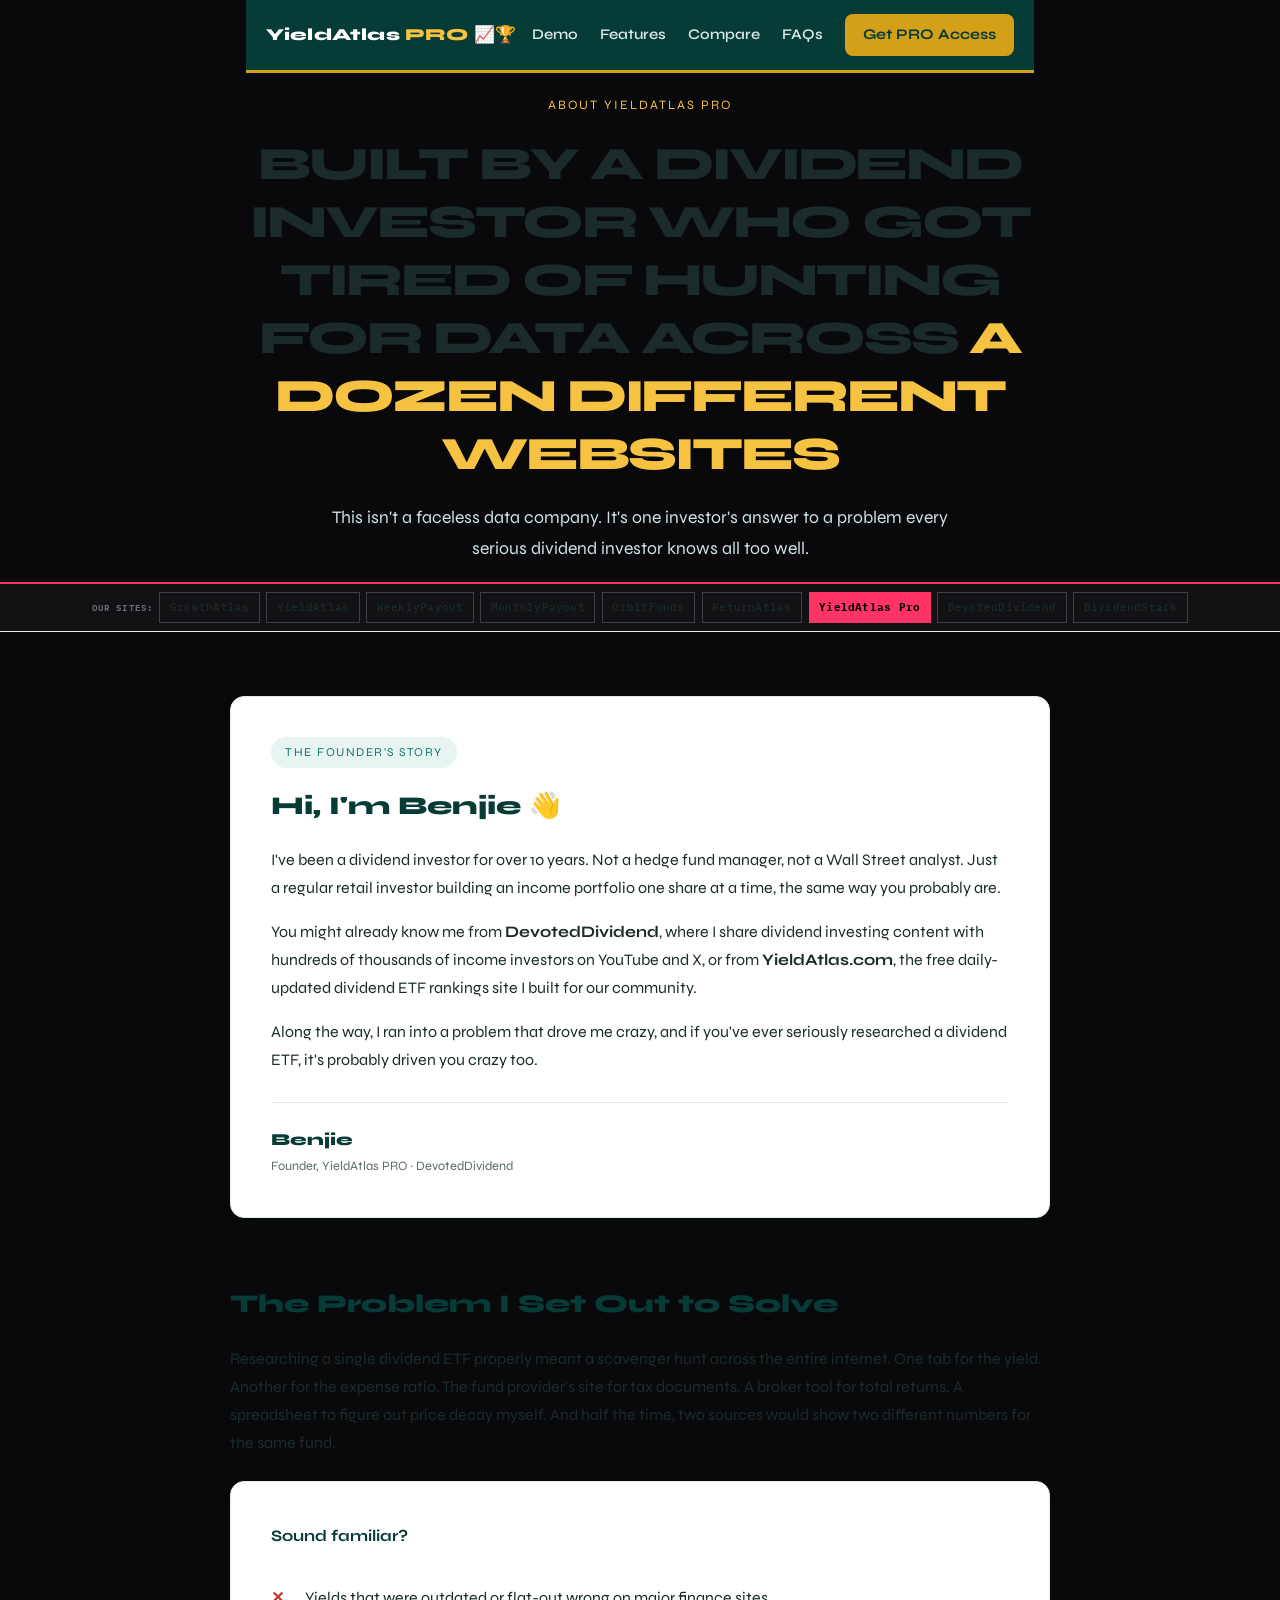
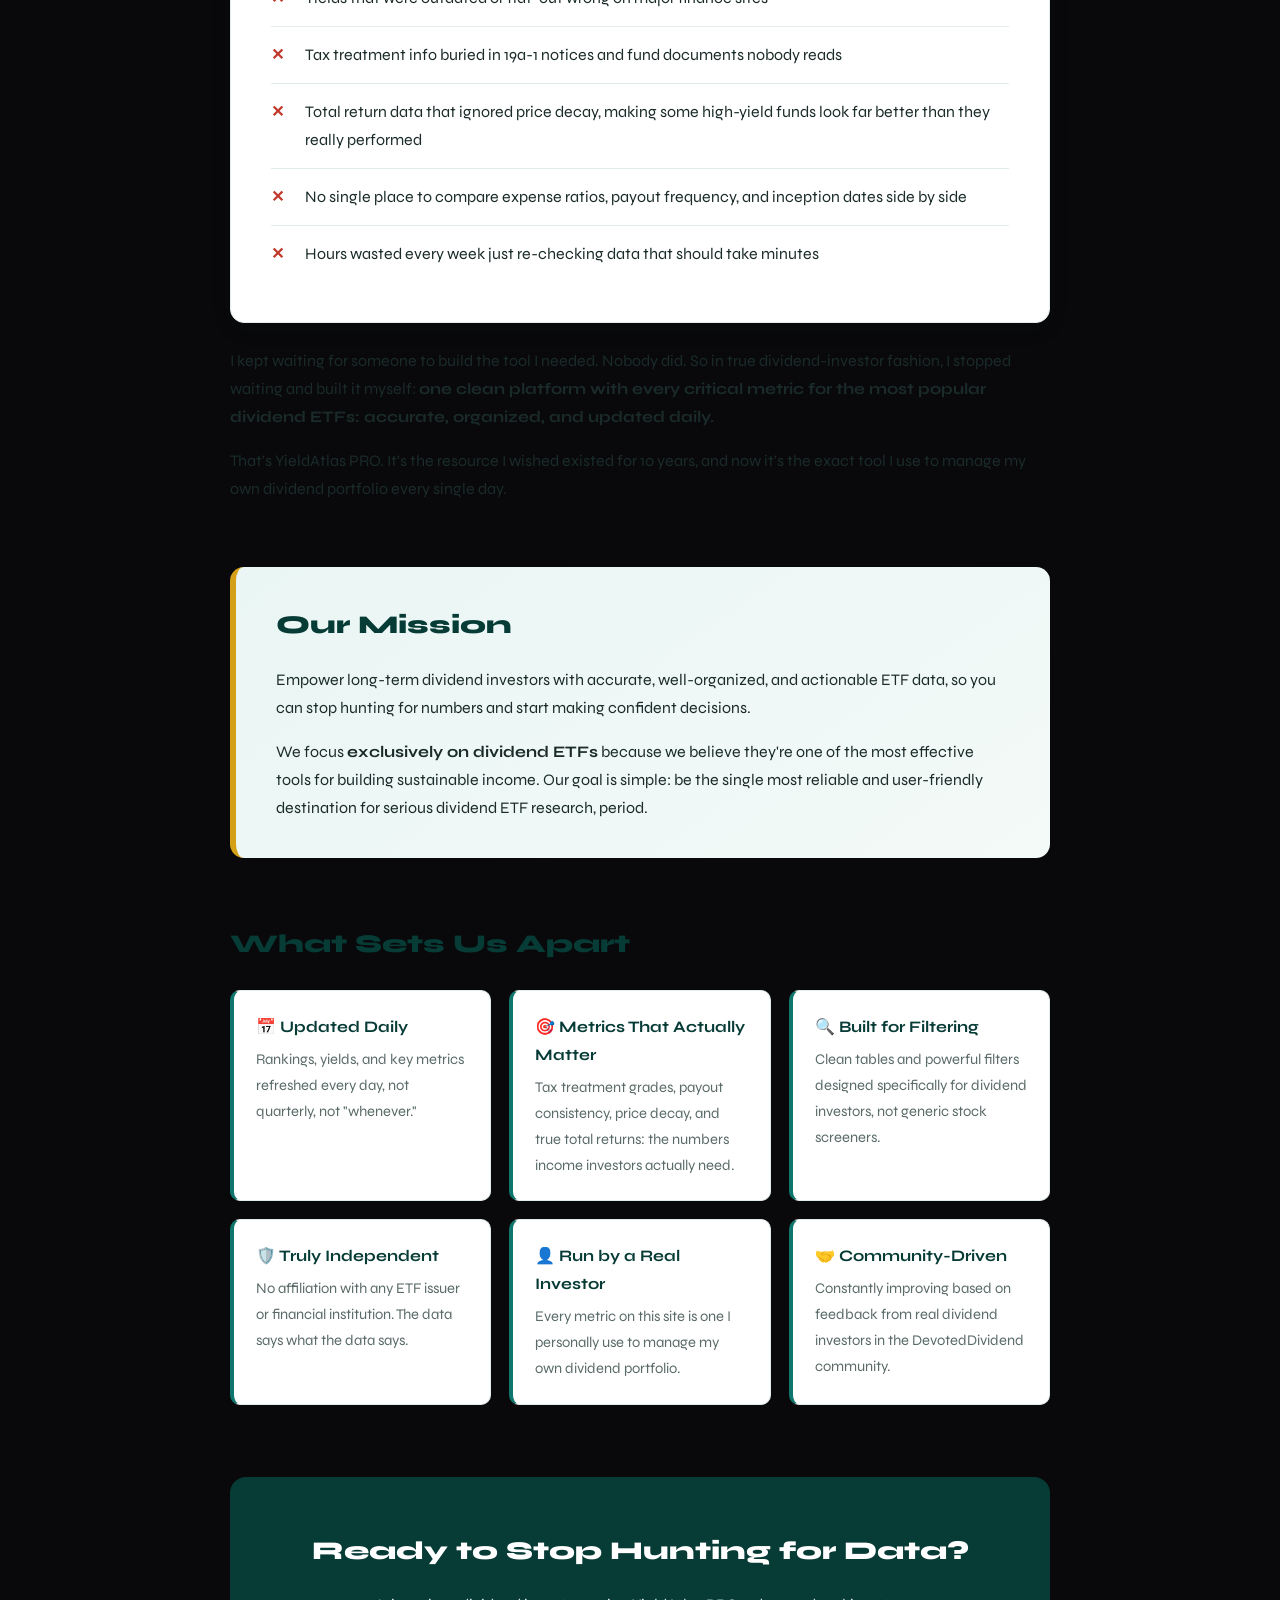
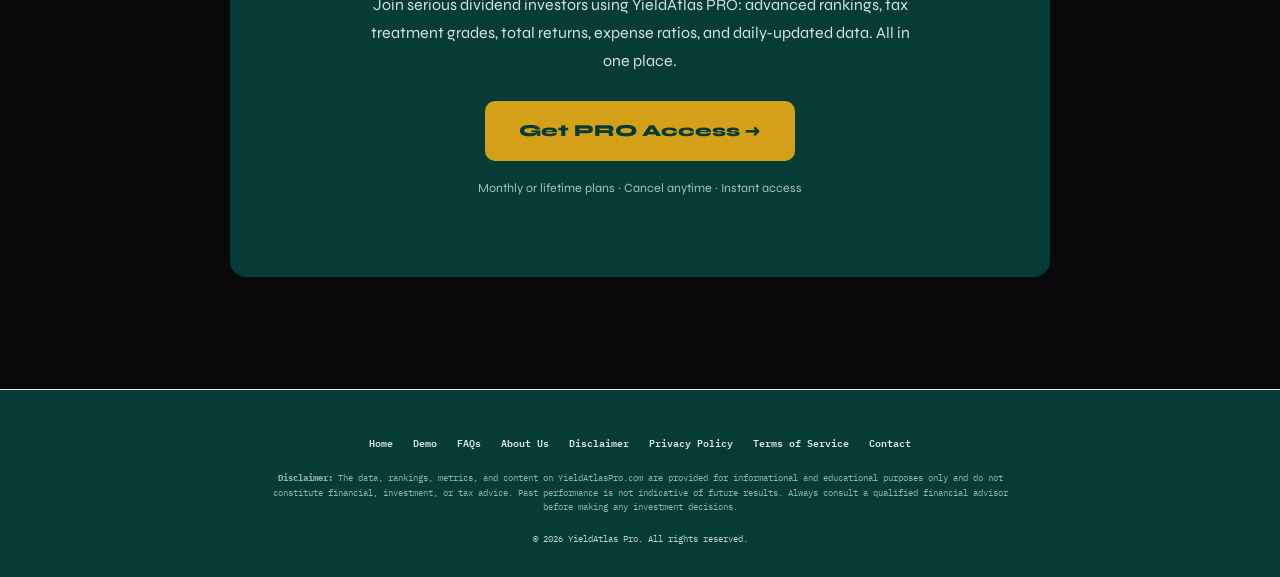
==== about.html @ 688e358f "Apply dark editorial network design system across Pages." ====
<!DOCTYPE html>
<html lang="en">
<head>
    <meta charset="UTF-8">
    <meta name="viewport" content="width=device-width, initial-scale=1.0">
    <title>About Us | The Story Behind YieldAtlas PRO | YieldAtlasPro.com</title>
    <meta name="description" content="Meet the founder of YieldAtlas PRO. A dividend investor of 10+ years who got tired of hunting across a dozen websites for ETF data, so he built the platform he always wished existed.">
    <link rel="canonical" href="https://marvinsmx.github.io/yield-atlas-pro/about.html">

    <!-- Open Graph -->
    <meta property="og:title" content="About Us | The Story Behind YieldAtlas PRO">
    <meta property="og:description" content="Built by a real dividend investor who got tired of scattered, inconsistent ETF data. Here's the story.">
    <meta property="og:url" content="https://marvinsmx.github.io/yield-atlas-pro/about.html">
    <meta property="og:type" content="website">
    <meta property="og:site_name" content="YieldAtlas Pro">

    <!-- TODO: Paste your PRO-site GA4 tag here (same one as index.html) -->

    <link rel="preconnect" href="https://fonts.googleapis.com">
<link rel="preconnect" href="https://fonts.gstatic.com" crossorigin>
<link href="https://fonts.googleapis.com/css2?family=IBM+Plex+Mono:wght@400;500;600;700&family=Syne:wght@400;500;600;700;800&display=swap" rel="stylesheet">
    <style>
/* mrvn ETF Network — shared design system (inline per repo for GitHub Pages) */
:root {
  --ink: #F4F4F5;
  --ink-muted: #A1A1AA;
  --ink-faint: #71717A;
  --paper: #09090B;
  --paper-2: #121214;
  --line: #27272A;
  --line-strong: #3F3F46;
  --header: #000000;
  --header-ink: #FAFAFA;
  --accent: #FF3366;
  --accent-soft: rgba(255, 51, 102, 0.14);
  --accent-hover: #FF668C;
  --danger: #FF4D6A;
  --pos: #FF3366;
  --shell: 94%;
  --shell-max: 1320px;
  --radius: 0;
  --font-sans: "Syne", system-ui, sans-serif;
  --font-display: "Syne", system-ui, sans-serif;
  --font-mono: "IBM Plex Mono", ui-monospace, monospace;
  /* aliases for legacy site CSS */
  --brand: var(--header);
  --brand-dark: #000000;
  --brand-mid: #121214;
  --brand-lite: #1A1A1E;
  --gold: var(--accent);
  --gold2: var(--accent-hover);
  --navy: var(--header);
  --primary: var(--accent);
  --green: var(--accent);
  --purple: var(--accent);
  --purple-bright: var(--accent-hover);
  --purple-deep: var(--header);
  --bg: var(--paper);
  --bg-primary: var(--paper);
  --bg-secondary: var(--paper-2);
  --bg-panel: var(--paper-2);
  --bg-panel-2: #161618;
  --text-primary: var(--ink);
  --text-secondary: var(--ink-muted);
  --text-muted: var(--ink-faint);
}

*, *::before, *::after { box-sizing: border-box; }
html { scroll-behavior: smooth; }
html, body {
  margin: 0;
  padding: 0;
  width: 100%;
  overflow-x: hidden;
}
body {
  font-family: var(--font-sans);
  background: var(--paper);
  color: var(--ink);
  line-height: 1.55;
  min-height: 100vh;
  display: flex;
  flex-direction: column;
  align-items: center;
  -webkit-font-smoothing: antialiased;
}
a { color: var(--accent); }
a:hover { color: var(--accent-hover); }

/* Wordmark header */
.nx-header, header.nx-header, body > header:not(.nx-skip) {
  width: 100%;
  background: var(--header);
  color: var(--header-ink);
  text-align: center;
  padding: 1.35rem 1.25rem 1.1rem;
  border-bottom: 2px solid var(--accent);
  box-shadow: none;
}
.nx-logo, .logo, .logo-text {
  font-family: var(--font-display);
  font-weight: 800;
  font-size: clamp(1.55rem, 4.2vw, 2.35rem);
  letter-spacing: -0.04em;
  text-transform: uppercase;
  color: var(--header-ink);
  line-height: 1.05;
}
.nx-logo span, .logo span { color: var(--accent); }
.nx-tagline, .logo-sub {
  font-family: var(--font-mono);
  font-size: 0.68rem;
  font-weight: 500;
  letter-spacing: 0.16em;
  text-transform: uppercase;
  color: rgba(250, 250, 250, 0.42);
  margin-top: 0.45rem;
}
.logo-link { text-decoration: none; display: inline-block; }
.header-links, .nx-nav {
  display: flex;
  flex-wrap: wrap;
  gap: 0.45rem;
  justify-content: center;
  margin-top: 0.95rem;
}
.header-link, .nx-nav a, .btn-ghost {
  display: inline-flex;
  align-items: center;
  gap: 0.35rem;
  padding: 0.45rem 0.85rem;
  border: 1px solid rgba(255,255,255,0.28);
  border-radius: var(--radius);
  color: var(--header-ink);
  background: transparent;
  font-family: var(--font-mono);
  font-size: 0.72rem;
  font-weight: 600;
  letter-spacing: 0.04em;
  text-transform: uppercase;
  text-decoration: none;
  transition: background .15s, border-color .15s, color .15s;
}
.header-link:hover, .nx-nav a:hover, .btn-ghost:hover {
  background: var(--accent);
  border-color: var(--accent);
  color: #000;
}

/* Network bar */
.site-network-bar {
  width: 100%;
  background: var(--paper-2);
  border-bottom: 1px solid var(--line);
  padding: 0.5rem 0;
}
.site-network-track {
  width: var(--shell);
  max-width: var(--shell-max);
  margin: 0 auto;
  padding: 0 0.25rem;
  display: flex;
  align-items: center;
  gap: 0.4rem;
  overflow-x: auto;
  white-space: nowrap;
  scrollbar-width: none;
}
.site-network-track::-webkit-scrollbar { display: none; }
.site-network-label {
  font-family: var(--font-mono);
  font-size: 0.58rem;
  font-weight: 600;
  letter-spacing: 0.12em;
  text-transform: uppercase;
  color: var(--ink-faint);
  flex-shrink: 0;
}
.site-pill {
  display: inline-flex;
  align-items: center;
  padding: 0.3rem 0.6rem;
  border-radius: var(--radius);
  border: 1px solid var(--line-strong);
  background: transparent;
  color: var(--ink);
  font-family: var(--font-mono);
  font-size: 0.68rem;
  font-weight: 500;
  letter-spacing: 0.02em;
  text-decoration: none;
  flex-shrink: 0;
  transition: background .15s, color .15s, border-color .15s;
}
.site-pill:hover {
  border-color: var(--accent);
  color: var(--accent);
  background: var(--accent-soft);
}
.site-pill.current {
  background: var(--accent);
  border-color: var(--accent);
  color: #000;
  cursor: default;
  font-weight: 700;
}
@media (min-width: 1100px) {
  .site-network-track { justify-content: center; }
}

/* Hero */
.nx-hero, .hero, .main-h1 {
  width: 100%;
  background: var(--paper);
  text-align: center;
  padding: 2.5rem 1.25rem 1.85rem;
  border-bottom: 1px solid var(--line);
}
.nx-hero h1, .hero h1, .main-h1 h1 {
  font-family: var(--font-display);
  font-weight: 800;
  font-size: clamp(1.65rem, 4.2vw, 2.75rem);
  color: var(--ink);
  margin: 0 0 0.7rem;
  letter-spacing: -0.045em;
  text-transform: uppercase;
  line-height: 1.05;
}
.nx-hero h1 span, .hero h1 span { color: var(--accent); }
.nx-support, .hero-desc, .intro-text {
  max-width: 40rem;
  margin: 0 auto 1.25rem;
  color: var(--ink-muted);
  font-family: var(--font-mono);
  font-size: 0.82rem;
  line-height: 1.75;
}
.hero-stats {
  display: inline-flex;
  border: 1px solid var(--line-strong);
  border-radius: var(--radius);
  overflow: hidden;
  background: var(--paper-2);
}
.hero-stat {
  padding: 0.9rem 1.5rem;
  border-right: 1px solid var(--line);
}
.hero-stat:last-child { border-right: none; }
.hero-stat-val {
  font-family: var(--font-display);
  font-size: 1.55rem;
  font-weight: 800;
  color: var(--accent);
  line-height: 1;
  letter-spacing: -0.03em;
}
.hero-stat-lbl {
  font-family: var(--font-mono);
  font-size: 0.62rem;
  font-weight: 600;
  letter-spacing: 0.1em;
  text-transform: uppercase;
  color: var(--ink-faint);
  margin-top: 0.4rem;
}
@media (max-width: 700px) {
  .hero-stats { flex-direction: column; width: min(100%, 220px); }
  .hero-stat { border-right: none; border-bottom: 1px solid var(--line); }
  .hero-stat:last-child { border-bottom: none; }
}

/* Content shell */
.nx-shell, .content, .container, .wrap {
  width: var(--shell);
  max-width: var(--shell-max);
  margin-left: auto;
  margin-right: auto;
}
.section-head {
  text-align: center;
  margin: 1.75rem 0 1rem;
}
.section-head h2 {
  font-family: var(--font-display);
  font-size: 1.4rem;
  font-weight: 800;
  letter-spacing: -0.03em;
  text-transform: uppercase;
  margin: 0 0 0.35rem;
  color: var(--ink);
}
.section-head p {
  color: var(--ink-muted);
  margin: 0;
  font-family: var(--font-mono);
  font-size: 0.8rem;
}
.gold-rule, .nx-rule {
  width: 40px;
  height: 2px;
  background: var(--accent);
  margin: 0.85rem auto 0;
  border: none;
}

/* Filters */
#filters, .filters {
  display: flex;
  flex-wrap: wrap;
  gap: 0.55rem;
  justify-content: center;
  margin: 0.75rem auto 1rem;
  width: 100%;
}
#filters input, #filters select, #searchInput, #searchFilter, #etfSearch,
input[type="text"], select {
  font-family: var(--font-mono);
  border: 1px solid var(--line-strong);
  border-radius: var(--radius);
  padding: 0.55rem 0.75rem;
  background: var(--paper-2);
  color: var(--ink);
}
#filters input:focus, #searchInput:focus, #searchFilter:focus, #etfSearch:focus {
  outline: 1px solid var(--accent);
  outline-offset: 1px;
  border-color: var(--accent);
}
#resetFilters, #resetBtn, .special-btn, button.special-btn {
  font-family: var(--font-mono);
  font-weight: 700;
  font-size: 0.72rem;
  letter-spacing: 0.04em;
  text-transform: uppercase;
  padding: 0.5rem 0.85rem;
  border-radius: var(--radius);
  border: 1px solid var(--line-strong);
  background: var(--paper-2);
  color: var(--ink);
  cursor: pointer;
}
#resetFilters, #resetBtn {
  background: var(--accent);
  color: #000;
  border-color: var(--accent);
}
.special-btn.active, .special-btn:hover {
  background: var(--accent);
  border-color: var(--accent);
  color: #000;
}
#special-views {
  display: flex;
  flex-wrap: wrap;
  gap: 0.5rem;
  justify-content: center;
  margin-bottom: 0.75rem;
}

/* Tables */
#etfTable, table.etf-table, .peer-table, #holdings-table, table {
  width: 100%;
  border-collapse: collapse;
  background: var(--paper-2);
  border: 1px solid var(--line);
  border-radius: var(--radius);
  overflow: hidden;
}
#etfTable th, table th, thead th {
  background: #000 !important;
  color: var(--accent) !important;
  font-family: var(--font-mono);
  font-weight: 700;
  font-size: 0.68rem;
  letter-spacing: 0.08em;
  text-transform: uppercase;
  padding: 0.75rem 0.45rem;
  white-space: nowrap;
  cursor: pointer;
  border-bottom: 2px solid var(--accent);
}
#etfTable td, table td {
  padding: 0.55rem 0.4rem;
  font-family: var(--font-mono);
  font-size: 0.78rem;
  text-align: center;
  border-bottom: 1px solid var(--line);
  color: var(--ink);
}
#etfTable tbody tr:nth-child(even), table tbody tr:nth-child(even) {
  background: #161618;
}
#etfTable tbody tr:hover, table tbody tr:hover {
  background: var(--accent-soft);
}
.symbol, .symbol a {
  font-family: var(--font-mono);
  font-weight: 700;
  color: var(--accent) !important;
  text-decoration: none;
}
.table-meta {
  width: 100%;
  display: flex;
  justify-content: space-between;
  gap: 1rem;
  font-family: var(--font-mono);
  font-size: 0.72rem;
  color: var(--ink-muted);
  margin: 0.35rem 0 0.65rem;
}

/* Footer */
.footer, footer, .nx-footer {
  width: 100%;
  margin-top: auto;
  padding: 2rem 1.25rem 2.5rem;
  text-align: center;
  color: var(--ink-muted);
  font-family: var(--font-mono);
  font-size: 0.72rem;
  border-top: 1px solid var(--line);
  background: var(--paper-2);
}
.footer a, footer a {
  color: var(--accent);
  font-weight: 600;
  text-decoration: none;
}
.back-to-top {
  display: inline-block;
  margin-top: 0.85rem;
  padding: 0.45rem 1rem;
  background: transparent;
  color: var(--accent) !important;
  border-radius: var(--radius);
  font-family: var(--font-mono);
  font-weight: 700;
  font-size: 0.72rem;
  letter-spacing: 0.06em;
  text-transform: uppercase;
  text-decoration: none;
  border: 1px solid var(--accent);
  cursor: pointer;
}
.back-to-top:hover {
  background: var(--accent);
  color: #000 !important;
}

/* Misc chrome */
.watchlist-btn, .header-pro-btn {
  background: var(--accent) !important;
  color: #000 !important;
  border: none !important;
  border-radius: var(--radius) !important;
  font-family: var(--font-mono) !important;
  font-weight: 700 !important;
  letter-spacing: 0.04em !important;
  text-transform: uppercase !important;
  box-shadow: none !important;
}
.banner-img {
  max-width: 280px;
  width: 70%;
  height: auto;
  display: block;
  margin: 0 auto;
  filter: none;
}
.disclaimer-bar {
  width: 100%;
  background: var(--accent-soft);
  border-bottom: 1px solid var(--line);
  color: var(--ink-muted);
  font-family: var(--font-mono);
  font-size: 0.72rem;
  text-align: center;
  padding: 0.55rem 1rem;
}
.disclaimer-bar strong { color: var(--accent); }

/* Kill competitor / AI cliché leftovers when present */
.stars, .orb, body::before { display: none !important; }

/* === end mrvn network design system === */

        :root {
            --emerald: #0F766E;
            --emerald-dark: #0B5952;
            --emerald-deep: #073B36;
            --gold: #D4A017;
            --gold-light: #F5C242;
            --ink: #1A2B29;
            --muted: #5A6B69;
            --bg: #F6F9F8;
            --card: #FFFFFF;
            --line: #E2ECEA;
        }

        * { margin: 0; padding: 0; box-sizing: border-box; }

        body {
            font-family: 'Syne', Arial, sans-serif;
            background: var(--bg);
            color: var(--ink);
            line-height: 1.75;
        }

        a { color: var(--emerald); }

        /* ============ NAV ============ */
        .nav {
            position: sticky;
            top: 0;
            z-index: 100;
            background: var(--emerald-deep);
            border-bottom: 3px solid var(--gold);
        }
        .nav-inner {
            max-width: 1080px;
            margin: 0 auto;
            padding: 14px 20px;
            display: flex;
            align-items: center;
            justify-content: space-between;
            gap: 16px;
            flex-wrap: wrap;
        }
        .brand {
            font-weight: 800;
            font-size: 1.05em;
            color: #fff;
            text-decoration: none;
            letter-spacing: 0.2px;
            white-space: nowrap;
        }
        .brand span { color: var(--gold-light); }
        .nav-links {
            display: flex;
            align-items: center;
            gap: 22px;
            flex-wrap: wrap;
        }
        .nav-links a {
            color: #D8E8E6;
            text-decoration: none;
            font-size: 0.92em;
            font-weight: 600;
            transition: color 0.15s;
        }
        .nav-links a:hover { color: var(--gold-light); }
        .nav-cta {
            background: var(--gold);
            color: var(--emerald-deep) !important;
            padding: 8px 18px;
            border-radius: 8px;
            font-weight: 700 !important;
        }
        .nav-cta:hover { background: var(--gold-light); color: var(--emerald-deep) !important; }

        /* ============ HERO ============ */
        .hero {
            background: linear-gradient(160deg, var(--emerald-deep) 0%, var(--emerald-dark) 60%, var(--emerald) 100%);
            color: #fff;
            text-align: center;
            padding: 72px 20px 84px;
        }
        .hero .eyebrow {
            font-family: 'Syne', monospace;
            font-size: 0.8em;
            letter-spacing: 2px;
            text-transform: uppercase;
            color: var(--gold-light);
            margin-bottom: 18px;
        }
        .hero h1 {
            font-size: clamp(1.9em, 4.5vw, 2.9em);
            font-weight: 800;
            line-height: 1.25;
            max-width: 780px;
            margin: 0 auto 20px;
        }
        .hero h1 em {
            font-style: normal;
            color: var(--gold-light);
        }
        .hero p {
            max-width: 640px;
            margin: 0 auto;
            color: #CFE3E0;
            font-size: 1.1em;
        }

        /* ============ LAYOUT ============ */
        .wrap {
            max-width: 860px;
            margin: 0 auto;
            padding: 0 20px;
        }
        section { margin: 64px 0; }
        h2 {
            font-size: 1.6em;
            font-weight: 800;
            color: var(--emerald-deep);
            margin-bottom: 18px;
        }
        p + p { margin-top: 16px; }

        .card {
            background: var(--card);
            border: 1px solid var(--line);
            border-radius: 14px;
            padding: 40px;
            box-shadow: 0 6px 24px rgba(7, 59, 54, 0.06);
        }

        /* Founder story */
        .founder-tag {
            display: inline-block;
            font-family: 'Syne', monospace;
            font-size: 0.75em;
            letter-spacing: 1.5px;
            text-transform: uppercase;
            color: var(--emerald);
            background: #E7F4F2;
            border-radius: 999px;
            padding: 5px 14px;
            margin-bottom: 16px;
        }
        .signature {
            margin-top: 28px;
            padding-top: 22px;
            border-top: 1px solid var(--line);
        }
        .signature .name {
            font-weight: 800;
            color: var(--emerald-deep);
            font-size: 1.05em;
        }
        .signature .role {
            font-family: 'Syne', monospace;
            font-size: 0.8em;
            color: var(--muted);
        }

        /* Problem list */
        .pain-list {
            list-style: none;
            margin-top: 20px;
        }
        .pain-list li {
            padding: 14px 0 14px 34px;
            position: relative;
            border-bottom: 1px solid var(--line);
        }
        .pain-list li:last-child { border-bottom: none; }
        .pain-list li::before {
            content: "✕";
            position: absolute;
            left: 0;
            color: #C0392B;
            font-weight: 700;
        }

        /* What sets us apart */
        .feature-grid {
            display: grid;
            grid-template-columns: repeat(auto-fit, minmax(240px, 1fr));
            gap: 18px;
            margin-top: 24px;
        }
        .feature {
            background: var(--card);
            border: 1px solid var(--line);
            border-left: 4px solid var(--emerald);
            border-radius: 10px;
            padding: 22px;
        }
        .feature h3 {
            font-size: 1em;
            font-weight: 700;
            color: var(--emerald-deep);
            margin-bottom: 6px;
        }
        .feature p { font-size: 0.92em; color: var(--muted); }

        /* Mission */
        .mission {
            background: linear-gradient(145deg, #EAF6F4, #F3FAF8);
            border-left: 6px solid var(--gold);
            border-radius: 14px;
            padding: 36px 40px;
        }

        /* CTA band */
        .cta-band {
            background: var(--emerald-deep);
            border-radius: 16px;
            color: #fff;
            text-align: center;
            padding: 52px 30px;
            margin: 72px 0;
        }
        .cta-band h2 { color: #fff; }
        .cta-band p { color: #CFE3E0; max-width: 560px; margin: 0 auto 26px; }
        .btn-gold {
            display: inline-block;
            background: var(--gold);
            color: var(--emerald-deep);
            font-weight: 800;
            text-decoration: none;
            padding: 15px 34px;
            border-radius: 10px;
            font-size: 1.05em;
            transition: transform 0.12s, background 0.15s;
        }
        .btn-gold:hover { background: var(--gold-light); transform: translateY(-2px); }
        .cta-sub {
            font-family: 'Syne', monospace;
            font-size: 0.78em !important;
            margin-top: 16px !important;
            color: #9FC4C0 !important;
        }

        /* ============ FOOTER ============ */
        footer {
            background: var(--emerald-deep);
            color: #B9D2CF;
            padding: 44px 20px 30px;
            margin-top: 40px;
        }
        .footer-inner {
            max-width: 1080px;
            margin: 0 auto;
            text-align: center;
        }
        .footer-links {
            display: flex;
            justify-content: center;
            flex-wrap: wrap;
            gap: 8px 20px;
            margin-bottom: 20px;
        }
        .footer-links a {
            color: #D8E8E6;
            text-decoration: none;
            font-size: 0.88em;
        }
        .footer-links a:hover { color: var(--gold-light); }
        .footer-disclaimer {
            font-size: 0.78em;
            line-height: 1.6;
            max-width: 760px;
            margin: 0 auto 16px;
            color: #8FB3AF;
        }
        .copyright { font-size: 0.82em; }

        @media (max-width: 600px) {
            .card, .mission { padding: 26px 22px; }
            .nav-links { gap: 14px; }
        }
    

/* Force dark network chrome */
body {
  background: var(--paper) !important;
  color: var(--ink) !important;
}
header, .nx-header {
  background: var(--header) !important;
  color: var(--header-ink) !important;
  border-bottom: 2px solid #FF3366 !important;
}
.hero, .nx-hero, main > .hero, section.hero {
  background: var(--paper) !important;
  color: var(--ink) !important;
}
.hero h1, .nx-hero h1, section.hero h1 {
  color: var(--ink) !important;
  font-family: var(--font-display) !important;
  text-transform: uppercase !important;
  letter-spacing: -0.045em !important;
}
.hero-desc, .nx-support, .intro-text { color: var(--ink-muted) !important; }
#etfTable th, table th, thead th {
  background: #000 !important;
  color: #FF3366 !important;
}

</style>
</head>
<body>

    <!-- ============ NAVIGATION ============ -->
    <nav class="nav">
        <div class="nav-inner">
            <a class="brand" href="https://marvinsmx.github.io/yield-atlas-pro/">YieldAtlas <span>PRO</span> 📈🏆</a>
            <div class="nav-links">
                <a href="https://marvinsmx.github.io/yield-atlas-pro/video-demo">Demo</a>
                <a href="https://marvinsmx.github.io/yield-atlas-pro/#features">Features</a>
                <a href="https://marvinsmx.github.io/yield-atlas-pro/#comparison">Compare</a>
                <a href="https://marvinsmx.github.io/yield-atlas-pro/faq.html">FAQs</a>
                <a class="nav-cta" href="https://marvinsmx.github.io/yield-atlas-pro/#pricing">Get PRO Access</a>
            </div>
        </div>
    </nav>

    <!-- ============ HERO ============ -->
    <header class="hero">
        <div class="eyebrow">About YieldAtlas PRO</div>
        <h1>Built by a dividend investor who got tired of hunting for data across <em>a dozen different websites</em></h1>
        <p>This isn't a faceless data company. It's one investor's answer to a problem every serious dividend investor knows all too well.</p>
    </header>

  <div class="site-network-bar">
    <div class="site-network-track">
      <span class="site-network-label">Our Sites:</span>
      <a href="https://marvinsmx.github.io/growth-atlas/" class="site-pill" title="Growth ETF rankings">GrowthAtlas</a>
      <a href="https://marvinsmx.github.io/yield-atlas/" class="site-pill" title="Dividend ETF rankings">YieldAtlas</a>
      <a href="https://marvinsmx.github.io/weekly-payout/" class="site-pill" title="Weekly paying dividend ETFs">WeeklyPayout</a>
      <a href="https://marvinsmx.github.io/monthly-payout/" class="site-pill" title="Monthly paying dividend ETFs">MonthlyPayout</a>
      <a href="https://marvinsmx.github.io/orbit-funds/" class="site-pill" title="Space & aerospace ETFs">OrbitFunds</a>
      <a href="https://marvinsmx.github.io/return-atlas/" class="site-pill" title="ETF total returns">ReturnAtlas</a>
      <a href="https://marvinsmx.github.io/yield-atlas-pro/" class="site-pill current" title="Premium dividend tools">YieldAtlas Pro</a>
      <a href="https://marvinsmx.github.io/devoted-dividend/" class="site-pill" title="Dividend portfolio tracker">DevotedDividend</a>
      <a href="https://dividendstack.com/" class="site-pill" title="Dividend tools directory">DividendStack</a>
    </div>
  </div>

    <main class="wrap">

        <!-- ============ FOUNDER STORY ============ -->
        <section>
            <div class="card">
                <span class="founder-tag">The Founder's Story</span>
                <h2>Hi, I'm Benjie 👋</h2>
                <p>
                    I've been a dividend investor for over 10 years. Not a hedge fund manager, not a Wall Street analyst. Just a regular
                    retail investor building an income portfolio one share at a time, the same way you probably are.
                </p>
                <p>
                    You might already know me from <strong>DevotedDividend</strong>, where I share dividend investing content with
                    hundreds of thousands of income investors on YouTube and X, or from <strong>YieldAtlas.com</strong>,
                    the free daily-updated dividend ETF rankings site I built for our community.
                </p>
                <p>
                    Along the way, I ran into a problem that drove me crazy, and if you've ever seriously researched a dividend ETF,
                    it's probably driven you crazy too.
                </p>
                <div class="signature">
                    <div class="name">Benjie</div>
                    <div class="role">Founder, YieldAtlas PRO · DevotedDividend</div>
                </div>
            </div>
        </section>

        <!-- ============ THE PROBLEM ============ -->
        <section>
            <h2>The Problem I Set Out to Solve</h2>
            <p>
                Researching a single dividend ETF properly meant a scavenger hunt across the entire internet.
                One tab for the yield. Another for the expense ratio. The fund provider's site for tax documents.
                A broker tool for total returns. A spreadsheet to figure out price decay myself. And half the time,
                two sources would show two different numbers for the same fund.
            </p>
            <div class="card" style="margin-top: 24px;">
                <p style="font-weight: 700; color: var(--emerald-deep);">Sound familiar?</p>
                <ul class="pain-list">
                    <li>Yields that were outdated or flat-out wrong on major finance sites</li>
                    <li>Tax treatment info buried in 19a-1 notices and fund documents nobody reads</li>
                    <li>Total return data that ignored price decay, making some high-yield funds look far better than they really performed</li>
                    <li>No single place to compare expense ratios, payout frequency, and inception dates side by side</li>
                    <li>Hours wasted every week just re-checking data that should take minutes</li>
                </ul>
            </div>
            <p style="margin-top: 24px;">
                I kept waiting for someone to build the tool I needed. Nobody did. So in true dividend-investor
                fashion, I stopped waiting and built it myself: <strong>one clean platform with every critical metric
                for the most popular dividend ETFs: accurate, organized, and updated daily.</strong>
            </p>
            <p>
                That's YieldAtlas PRO. It's the resource I wished existed for 10 years, and now it's the
                exact tool I use to manage my own dividend portfolio every single day.
            </p>
        </section>

        <!-- ============ MISSION ============ -->
        <section>
            <div class="mission">
                <h2>Our Mission</h2>
                <p>
                    Empower long-term dividend investors with accurate, well-organized, and actionable ETF data,
                    so you can stop hunting for numbers and start making confident decisions.
                </p>
                <p>
                    We focus <strong>exclusively on dividend ETFs</strong> because we believe they're one of the most
                    effective tools for building sustainable income. Our goal is simple: be the single most reliable
                    and user-friendly destination for serious dividend ETF research, period.
                </p>
            </div>
        </section>

        <!-- ============ WHAT SETS US APART ============ -->
        <section>
            <h2>What Sets Us Apart</h2>
            <div class="feature-grid">
                <div class="feature">
                    <h3>📅 Updated Daily</h3>
                    <p>Rankings, yields, and key metrics refreshed every day, not quarterly, not "whenever."</p>
                </div>
                <div class="feature">
                    <h3>🎯 Metrics That Actually Matter</h3>
                    <p>Tax treatment grades, payout consistency, price decay, and true total returns: the numbers income investors actually need.</p>
                </div>
                <div class="feature">
                    <h3>🔍 Built for Filtering</h3>
                    <p>Clean tables and powerful filters designed specifically for dividend investors, not generic stock screeners.</p>
                </div>
                <div class="feature">
                    <h3>🛡️ Truly Independent</h3>
                    <p>No affiliation with any ETF issuer or financial institution. The data says what the data says.</p>
                </div>
                <div class="feature">
                    <h3>👤 Run by a Real Investor</h3>
                    <p>Every metric on this site is one I personally use to manage my own dividend portfolio.</p>
                </div>
                <div class="feature">
                    <h3>🤝 Community-Driven</h3>
                    <p>Constantly improving based on feedback from real dividend investors in the DevotedDividend community.</p>
                </div>
            </div>
        </section>

        <!-- ============ CTA ============ -->
        <div class="cta-band">
            <h2>Ready to Stop Hunting for Data?</h2>
            <p>
                Join serious dividend investors using YieldAtlas PRO: advanced rankings, tax treatment grades,
                total returns, expense ratios, and daily-updated data. All in one place.
            </p>
            <a class="btn-gold" href="https://marvinsmx.github.io/yield-atlas-pro/#pricing">Get PRO Access →</a>
            <p class="cta-sub">Monthly or lifetime plans · Cancel anytime · Instant access</p>
        </div>

    </main>

    <!-- ============ FOOTER ============ -->
    <footer>
        <div class="footer-inner">
            <div class="footer-links">
                <a href="https://marvinsmx.github.io/yield-atlas-pro/">Home</a>
                <a href="https://marvinsmx.github.io/yield-atlas-pro/video-demo">Demo</a>
                <a href="https://marvinsmx.github.io/yield-atlas-pro/faq.html">FAQs</a>
                <a href="https://marvinsmx.github.io/yield-atlas-pro/about.html">About Us</a>
                <a href="https://marvinsmx.github.io/yield-atlas-pro/disclaimer.html">Disclaimer</a>
                <a href="https://marvinsmx.github.io/yield-atlas-pro/privacy.html">Privacy Policy</a>
                <a href="https://marvinsmx.github.io/yield-atlas-pro/terms.html">Terms of Service</a>
                <a href="mailto:advertise@mrvn.me">Contact</a>
            </div>
            <p class="footer-disclaimer">
                <strong>Disclaimer:</strong> The data, rankings, metrics, and content on YieldAtlasPro.com are provided
                for informational and educational purposes only and do not constitute financial, investment, or tax advice.
                Past performance is not indicative of future results. Always consult a qualified financial advisor before
                making any investment decisions.
            </p>
            <p class="copyright">&copy; 2026 YieldAtlas Pro. All rights reserved.</p>
        </div>
    </footer>

</body>
</html>
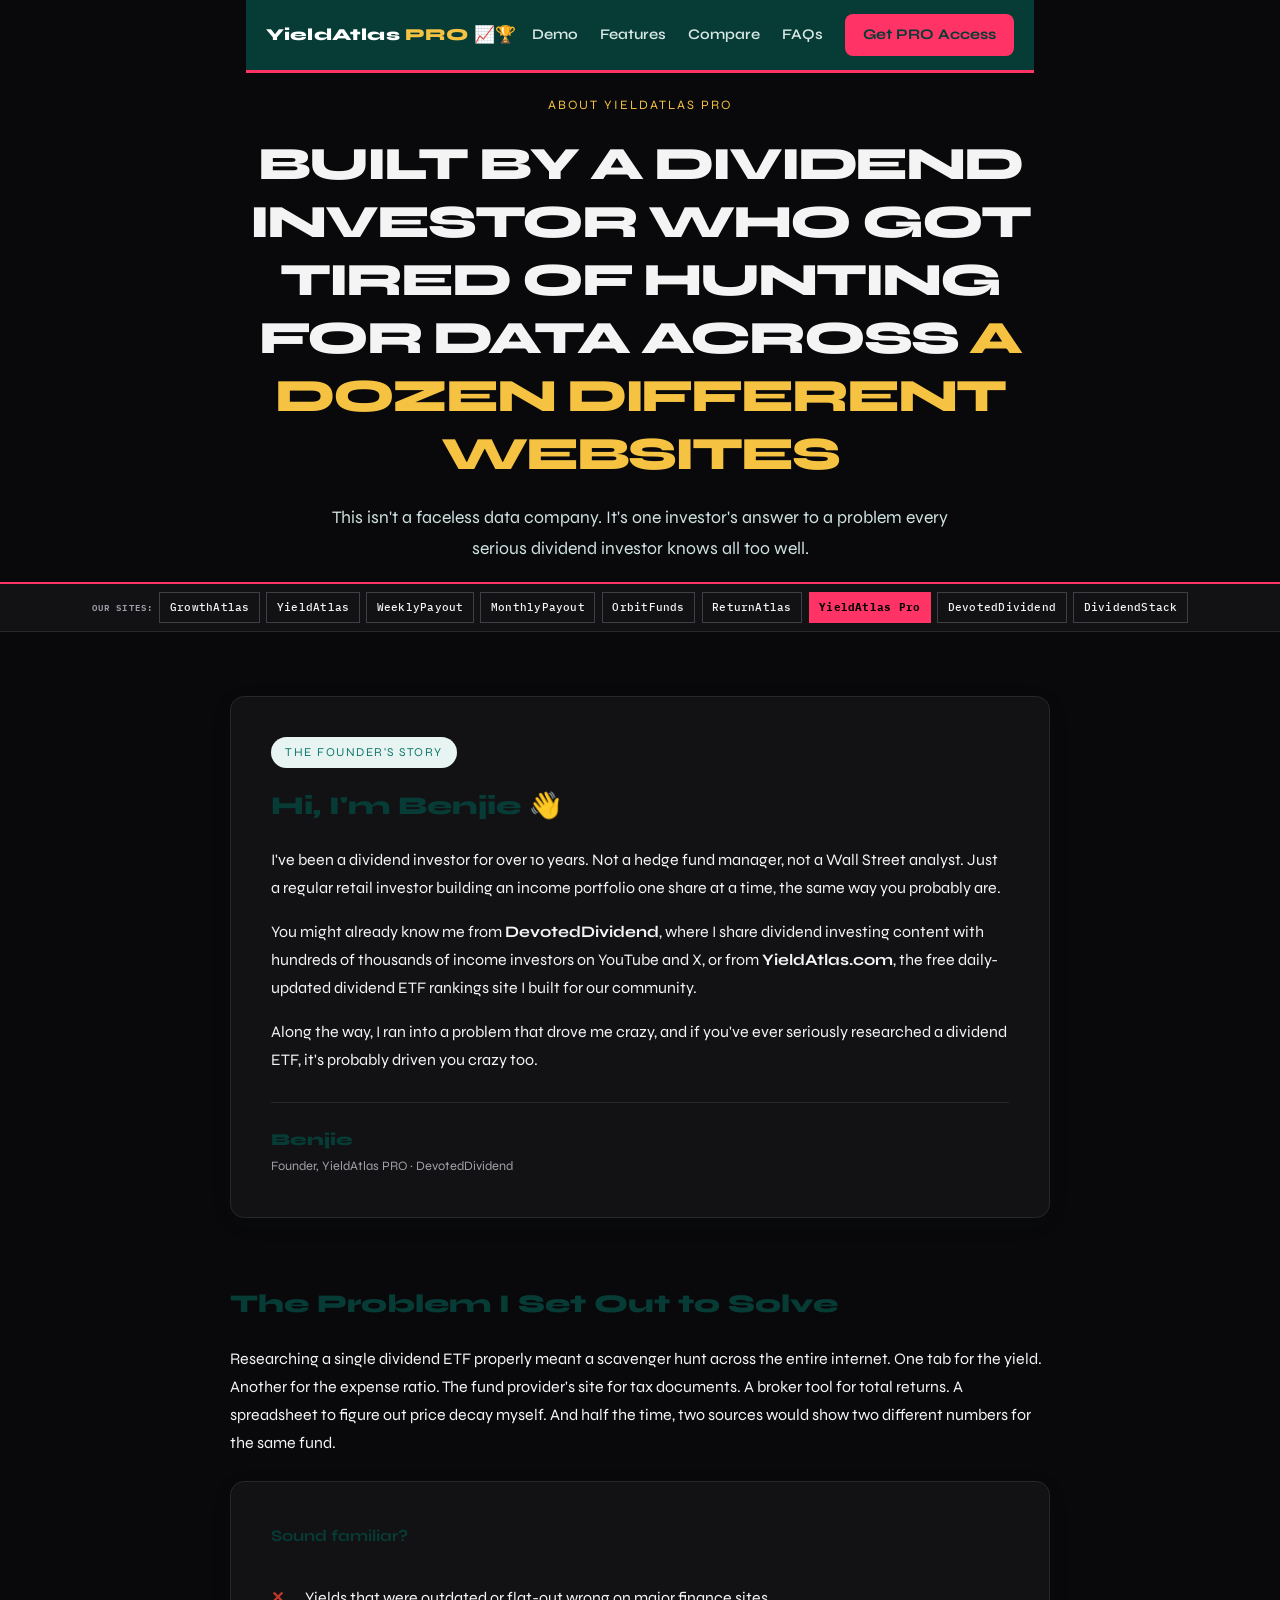
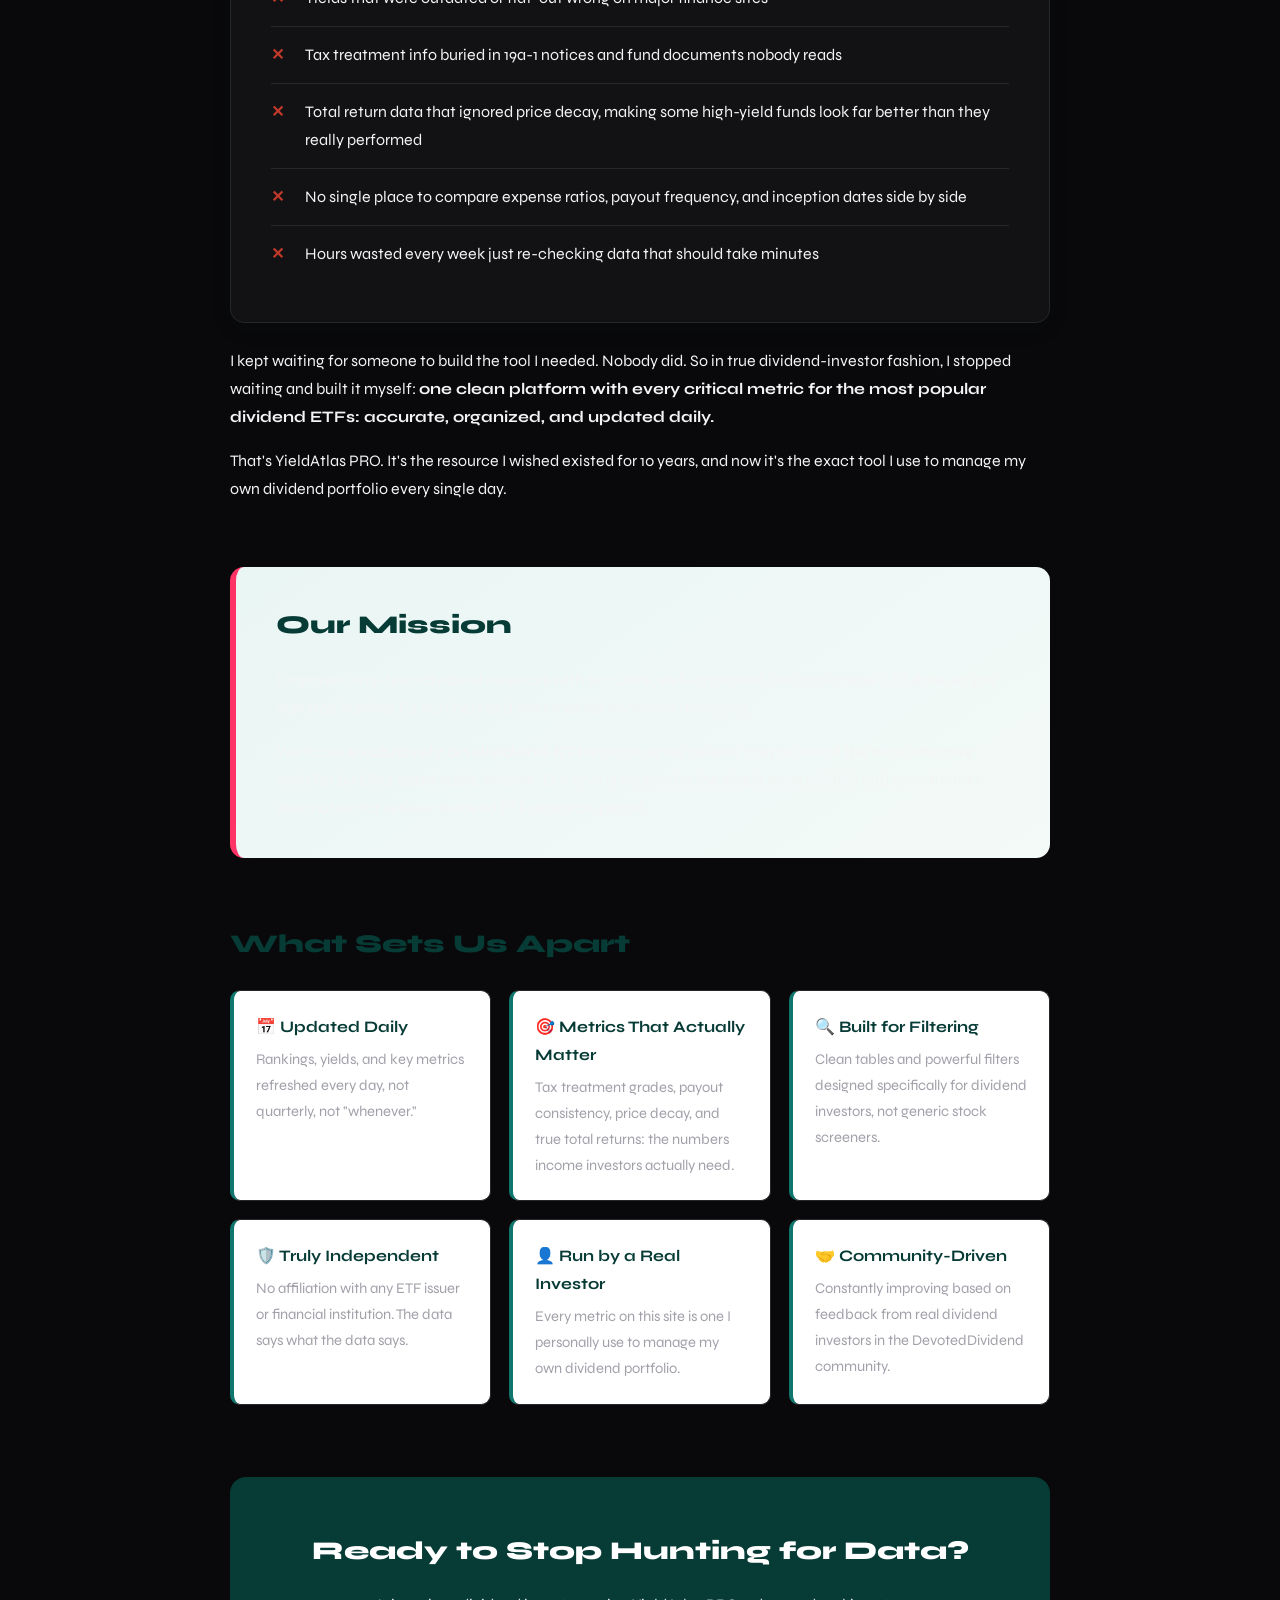
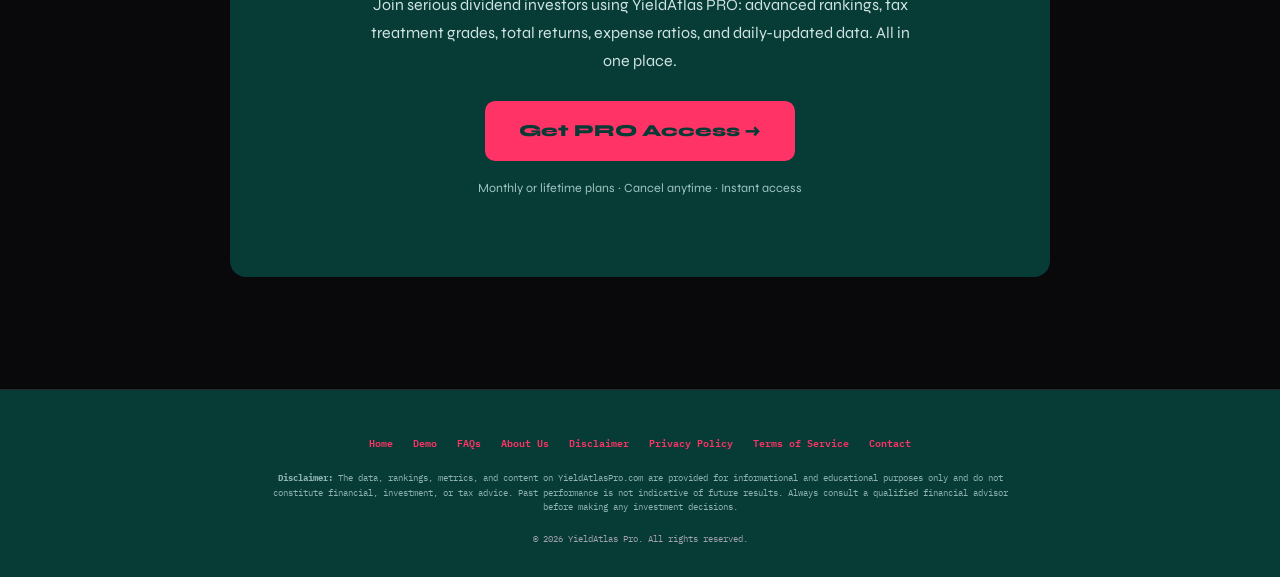
==== commit 324110af: "Fix dark theme contrast across legacy CSS. Legacy light-theme rules were overriding injected tokens " ====
--- a/about.html
+++ b/about.html
@@ -22,18 +22,25 @@
     <style>
 /* mrvn ETF Network — shared design system (inline per repo for GitHub Pages) */
 :root {
+  /* Canonical tokens */
+  --bg: #09090B;
+  --surface: #121214;
+  --surface-2: #161618;
   --ink: #F4F4F5;
-  --ink-muted: #A1A1AA;
+  --muted: #A1A1AA;
+  --line: #27272A;
+  --accent: #FF3366;
+  /* Extended / legacy aliases (same values) */
+  --ink-muted: var(--muted);
   --ink-faint: #71717A;
-  --paper: #09090B;
-  --paper-2: #121214;
-  --line: #27272A;
+  --paper: var(--bg);
+  --paper-2: var(--surface);
   --line-strong: #3F3F46;
   --header: #000000;
   --header-ink: #FAFAFA;
-  --accent: #FF3366;
   --accent-soft: rgba(255, 51, 102, 0.14);
   --accent-hover: #FF668C;
+  --on-accent: #000000;
   --danger: #FF4D6A;
   --pos: #FF3366;
   --shell: 94%;
@@ -45,7 +52,7 @@
   /* aliases for legacy site CSS */
   --brand: var(--header);
   --brand-dark: #000000;
-  --brand-mid: #121214;
+  --brand-mid: var(--surface);
   --brand-lite: #1A1A1E;
   --gold: var(--accent);
   --gold2: var(--accent-hover);
@@ -55,14 +62,17 @@
   --purple: var(--accent);
   --purple-bright: var(--accent-hover);
   --purple-deep: var(--header);
-  --bg: var(--paper);
-  --bg-primary: var(--paper);
-  --bg-secondary: var(--paper-2);
-  --bg-panel: var(--paper-2);
-  --bg-panel-2: #161618;
+  --bg-primary: var(--bg);
+  --bg-secondary: var(--surface);
+  --bg-panel: var(--surface);
+  --bg-panel-2: var(--surface-2);
   --text-primary: var(--ink);
-  --text-secondary: var(--ink-muted);
+  --text-secondary: var(--muted);
   --text-muted: var(--ink-faint);
+  --border: var(--line);
+  --light: var(--surface);
+  --mid: var(--muted);
+  --gray: var(--ink-faint);
 }
 
 *, *::before, *::after { box-sizing: border-box; }
@@ -75,7 +85,7 @@
 }
 body {
   font-family: var(--font-sans);
-  background: var(--paper);
+  background: var(--bg);
   color: var(--ink);
   line-height: 1.55;
   min-height: 100vh;
@@ -113,7 +123,7 @@
   font-weight: 500;
   letter-spacing: 0.16em;
   text-transform: uppercase;
-  color: rgba(250, 250, 250, 0.42);
+  color: rgba(250, 250, 250, 0.55);
   margin-top: 0.45rem;
 }
 .logo-link { text-decoration: none; display: inline-block; }
@@ -144,13 +154,13 @@
 .header-link:hover, .nx-nav a:hover, .btn-ghost:hover {
   background: var(--accent);
   border-color: var(--accent);
-  color: #000;
+  color: var(--on-accent);
 }
 
 /* Network bar */
 .site-network-bar {
   width: 100%;
-  background: var(--paper-2);
+  background: var(--surface);
   border-bottom: 1px solid var(--line);
   padding: 0.5rem 0;
 }
@@ -200,7 +210,7 @@
 .site-pill.current {
   background: var(--accent);
   border-color: var(--accent);
-  color: #000;
+  color: var(--on-accent);
   cursor: default;
   font-weight: 700;
 }
@@ -211,7 +221,7 @@
 /* Hero */
 .nx-hero, .hero, .main-h1 {
   width: 100%;
-  background: var(--paper);
+  background: var(--bg);
   text-align: center;
   padding: 2.5rem 1.25rem 1.85rem;
   border-bottom: 1px solid var(--line);
@@ -230,7 +240,7 @@
 .nx-support, .hero-desc, .intro-text {
   max-width: 40rem;
   margin: 0 auto 1.25rem;
-  color: var(--ink-muted);
+  color: var(--muted);
   font-family: var(--font-mono);
   font-size: 0.82rem;
   line-height: 1.75;
@@ -240,7 +250,7 @@
   border: 1px solid var(--line-strong);
   border-radius: var(--radius);
   overflow: hidden;
-  background: var(--paper-2);
+  background: var(--surface);
 }
 .hero-stat {
   padding: 0.9rem 1.5rem;
@@ -291,7 +301,7 @@
   color: var(--ink);
 }
 .section-head p {
-  color: var(--ink-muted);
+  color: var(--muted);
   margin: 0;
   font-family: var(--font-mono);
   font-size: 0.8rem;
@@ -319,7 +329,7 @@
   border: 1px solid var(--line-strong);
   border-radius: var(--radius);
   padding: 0.55rem 0.75rem;
-  background: var(--paper-2);
+  background: var(--surface);
   color: var(--ink);
 }
 #filters input:focus, #searchInput:focus, #searchFilter:focus, #etfSearch:focus {
@@ -336,19 +346,19 @@
   padding: 0.5rem 0.85rem;
   border-radius: var(--radius);
   border: 1px solid var(--line-strong);
-  background: var(--paper-2);
+  background: var(--surface);
   color: var(--ink);
   cursor: pointer;
 }
 #resetFilters, #resetBtn {
   background: var(--accent);
-  color: #000;
+  color: var(--on-accent);
   border-color: var(--accent);
 }
 .special-btn.active, .special-btn:hover {
   background: var(--accent);
   border-color: var(--accent);
-  color: #000;
+  color: var(--on-accent);
 }
 #special-views {
   display: flex;
@@ -362,7 +372,7 @@
 #etfTable, table.etf-table, .peer-table, #holdings-table, table {
   width: 100%;
   border-collapse: collapse;
-  background: var(--paper-2);
+  background: var(--surface);
   border: 1px solid var(--line);
   border-radius: var(--radius);
   overflow: hidden;
@@ -389,7 +399,7 @@
   color: var(--ink);
 }
 #etfTable tbody tr:nth-child(even), table tbody tr:nth-child(even) {
-  background: #161618;
+  background: var(--surface-2);
 }
 #etfTable tbody tr:hover, table tbody tr:hover {
   background: var(--accent-soft);
@@ -407,7 +417,7 @@
   gap: 1rem;
   font-family: var(--font-mono);
   font-size: 0.72rem;
-  color: var(--ink-muted);
+  color: var(--muted);
   margin: 0.35rem 0 0.65rem;
 }
 
@@ -417,11 +427,11 @@
   margin-top: auto;
   padding: 2rem 1.25rem 2.5rem;
   text-align: center;
-  color: var(--ink-muted);
+  color: var(--muted);
   font-family: var(--font-mono);
   font-size: 0.72rem;
   border-top: 1px solid var(--line);
-  background: var(--paper-2);
+  background: var(--surface);
 }
 .footer a, footer a {
   color: var(--accent);
@@ -446,13 +456,13 @@
 }
 .back-to-top:hover {
   background: var(--accent);
-  color: #000 !important;
+  color: var(--on-accent) !important;
 }
 
 /* Misc chrome */
 .watchlist-btn, .header-pro-btn {
   background: var(--accent) !important;
-  color: #000 !important;
+  color: var(--on-accent) !important;
   border: none !important;
   border-radius: var(--radius) !important;
   font-family: var(--font-mono) !important;
@@ -473,7 +483,7 @@
   width: 100%;
   background: var(--accent-soft);
   border-bottom: 1px solid var(--line);
-  color: var(--ink-muted);
+  color: var(--muted);
   font-family: var(--font-mono);
   font-size: 0.72rem;
   text-align: center;
@@ -765,8 +775,30 @@
     
 
 /* Force dark network chrome */
+:root {
+  --bg: #09090B !important;
+  --surface: #121214 !important;
+  --ink: #F4F4F5 !important;
+  --muted: #A1A1AA !important;
+  --line: #27272A !important;
+  --accent: #FF3366 !important;
+  --paper: #09090B !important;
+  --paper-2: #121214 !important;
+  --ink-muted: #A1A1AA !important;
+  --text-primary: #F4F4F5 !important;
+  --text-secondary: #A1A1AA !important;
+  --bg-primary: #09090B !important;
+  --bg-secondary: #121214 !important;
+  --gold: #FF3366 !important;
+  --gold2: var(--accent-hover) !important;
+  --green: #FF3366 !important;
+  --primary: #FF3366 !important;
+  --navy: #000000 !important;
+  --brand: #000000 !important;
+  --light: #121214 !important;
+}
 body {
-  background: var(--paper) !important;
+  background: var(--bg) !important;
   color: var(--ink) !important;
 }
 header, .nx-header {
@@ -774,22 +806,112 @@
   color: var(--header-ink) !important;
   border-bottom: 2px solid #FF3366 !important;
 }
-.hero, .nx-hero, main > .hero, section.hero {
-  background: var(--paper) !important;
+.logo, .nx-logo, .logo-text { color: var(--header-ink) !important; }
+.logo span, .nx-logo span { color: #FF3366 !important; }
+.logo-sub, .nx-tagline { color: rgba(250,250,250,0.55) !important; }
+.header-link, .nx-nav a { color: var(--header-ink) !important; }
+.header-link:hover, .nx-nav a:hover {
+  background: #FF3366 !important;
+  color: #000 !important;
+  border-color: #FF3366 !important;
+}
+.hero, .nx-hero, main > .hero, section.hero, .main-h1 {
+  background: var(--bg) !important;
   color: var(--ink) !important;
 }
-.hero h1, .nx-hero h1, section.hero h1 {
+.hero h1, .nx-hero h1, section.hero h1, h1 {
   color: var(--ink) !important;
-  font-family: var(--font-display) !important;
-  text-transform: uppercase !important;
-  letter-spacing: -0.045em !important;
-}
-.hero-desc, .nx-support, .intro-text { color: var(--ink-muted) !important; }
+}
+.hero-desc, .nx-support, .intro-text, .disclaimer, .col-name, .chip-label,
+.site-network-label, .table-meta, .footer, footer {
+  color: var(--muted) !important;
+}
+.site-network-bar {
+  background: var(--surface) !important;
+  border-bottom: 1px solid var(--line) !important;
+}
+.site-pill {
+  background: transparent !important;
+  color: var(--ink) !important;
+  border: 1px solid var(--line-strong) !important;
+  border-radius: 0 !important;
+}
+.site-pill:hover {
+  background: var(--accent-soft) !important;
+  color: #FF3366 !important;
+  border-color: #FF3366 !important;
+}
+.site-pill.current {
+  background: #FF3366 !important;
+  color: #000 !important;
+  border-color: #FF3366 !important;
+}
+.chip {
+  background: var(--surface) !important;
+  color: var(--ink) !important;
+  border-color: #FF3366 !important;
+}
+.chip:hover, .chip.active {
+  background: #FF3366 !important;
+  color: #000 !important;
+}
+#filters input, #filters select, #searchInput, #searchFilter, #etfSearch,
+input[type="text"], input[type="search"], select, textarea {
+  background: var(--surface) !important;
+  color: var(--ink) !important;
+  border-color: var(--line-strong) !important;
+}
+#filters input::placeholder, input::placeholder {
+  color: var(--ink-faint) !important;
+}
+#etfTable, table.etf-table, .peer-table, #holdings-table, table.ret, table.hublist {
+  background: var(--surface) !important;
+  border-color: var(--line) !important;
+  color: var(--ink) !important;
+}
 #etfTable th, table th, thead th {
   background: #000 !important;
   color: #FF3366 !important;
-}
-
+  border-bottom-color: #FF3366 !important;
+}
+#etfTable td, table td {
+  color: var(--ink) !important;
+  border-bottom-color: var(--line) !important;
+}
+#etfTable tbody tr:nth-child(even), table tbody tr:nth-child(even),
+tr:nth-child(even) {
+  background: #161618 !important;
+}
+#etfTable tbody tr:hover, table tbody tr:hover, tr:hover {
+  background: var(--accent-soft) !important;
+}
+.symbol, .symbol a, .symbol a:visited, .col-ticker, .col-ticker a,
+.yield, .decay, td:before, .tracker-link {
+  color: #FF3366 !important;
+}
+.footer a, footer a, a.tracker-link {
+  color: #FF3366 !important;
+}
+.stat, .faq, .rel, .info-card, .card, .panel {
+  background: var(--surface) !important;
+  color: var(--ink) !important;
+  border-color: var(--line) !important;
+}
+.vote-count, #voteMsg { color: #FF3366 !important; }
+.back-to-top {
+  background: transparent !important;
+  color: #FF3366 !important;
+  border: 1px solid #FF3366 !important;
+}
+.back-to-top:hover {
+  background: #FF3366 !important;
+  color: #000 !important;
+}
+.watchlist-btn, .header-pro-btn, #resetFilters, #resetBtn {
+  background: #FF3366 !important;
+  color: #000 !important;
+  border-color: #FF3366 !important;
+}
 </style>
 </head>
 <body>
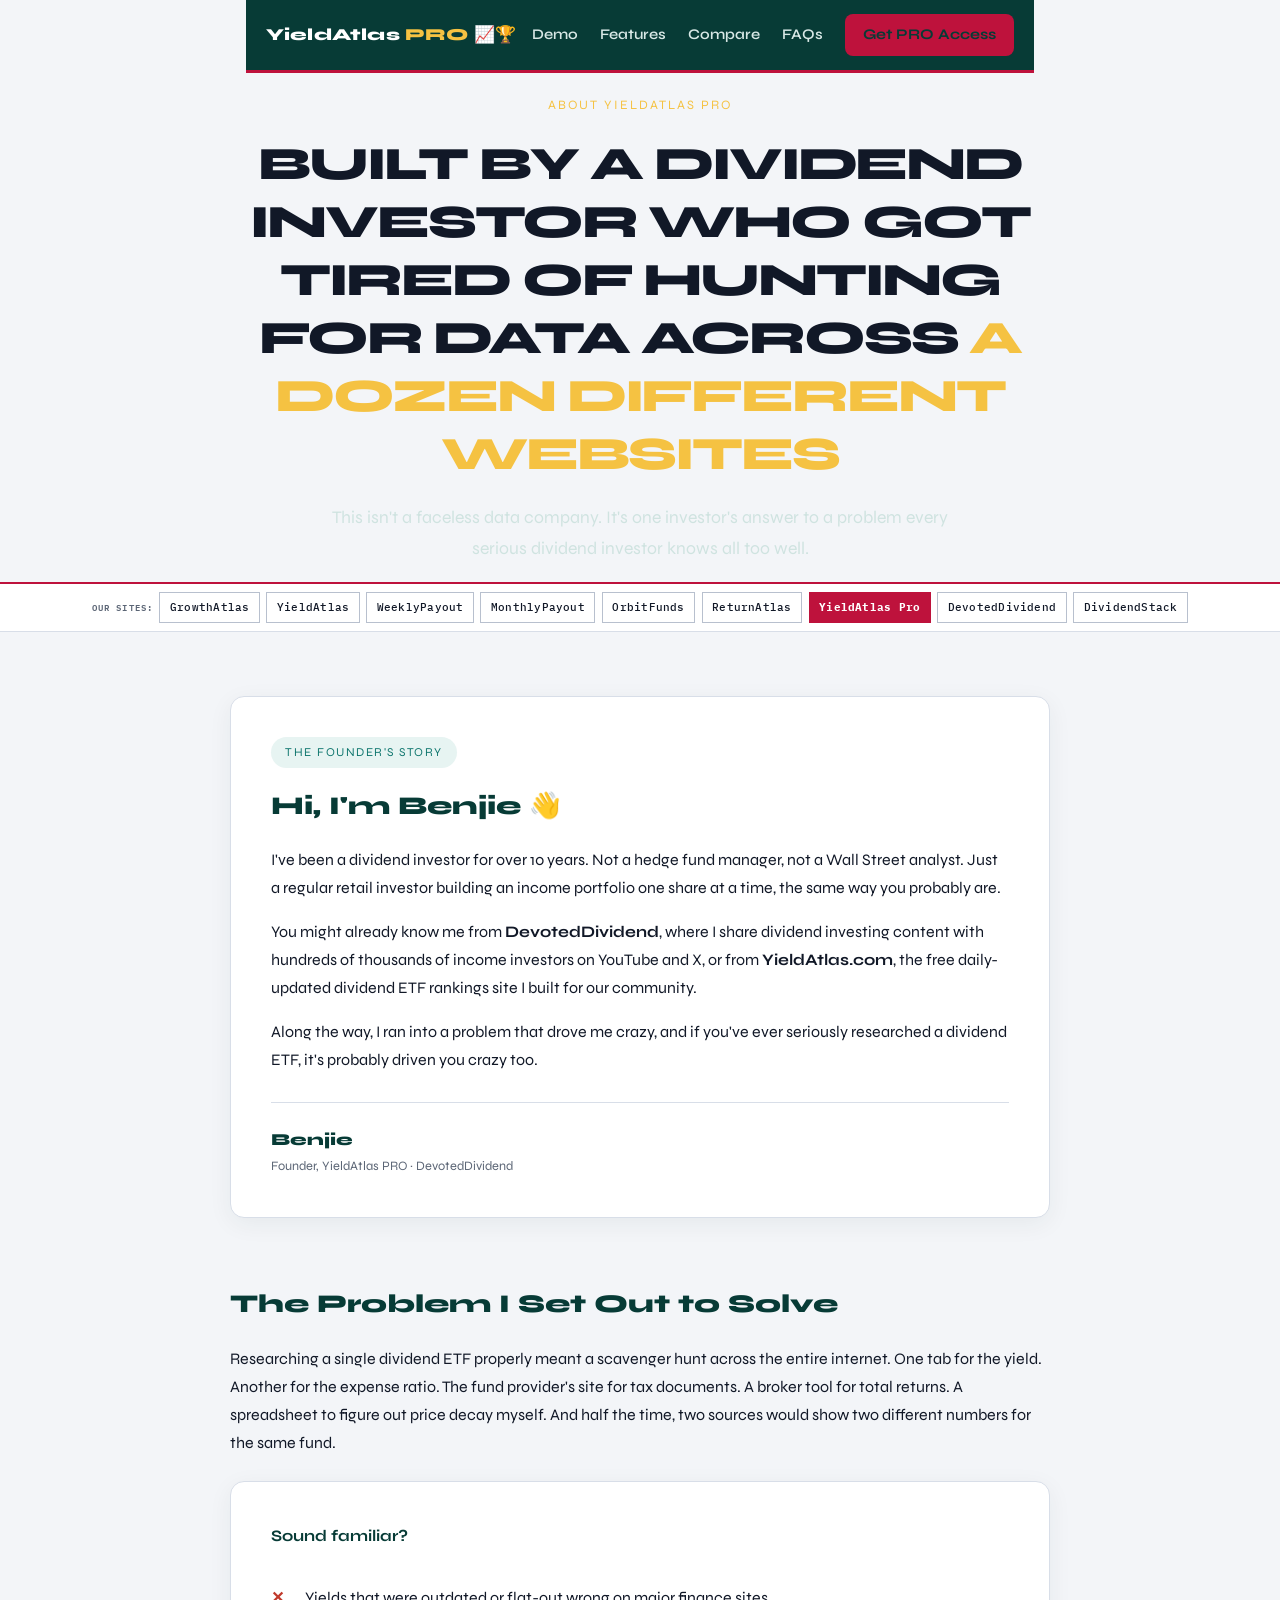
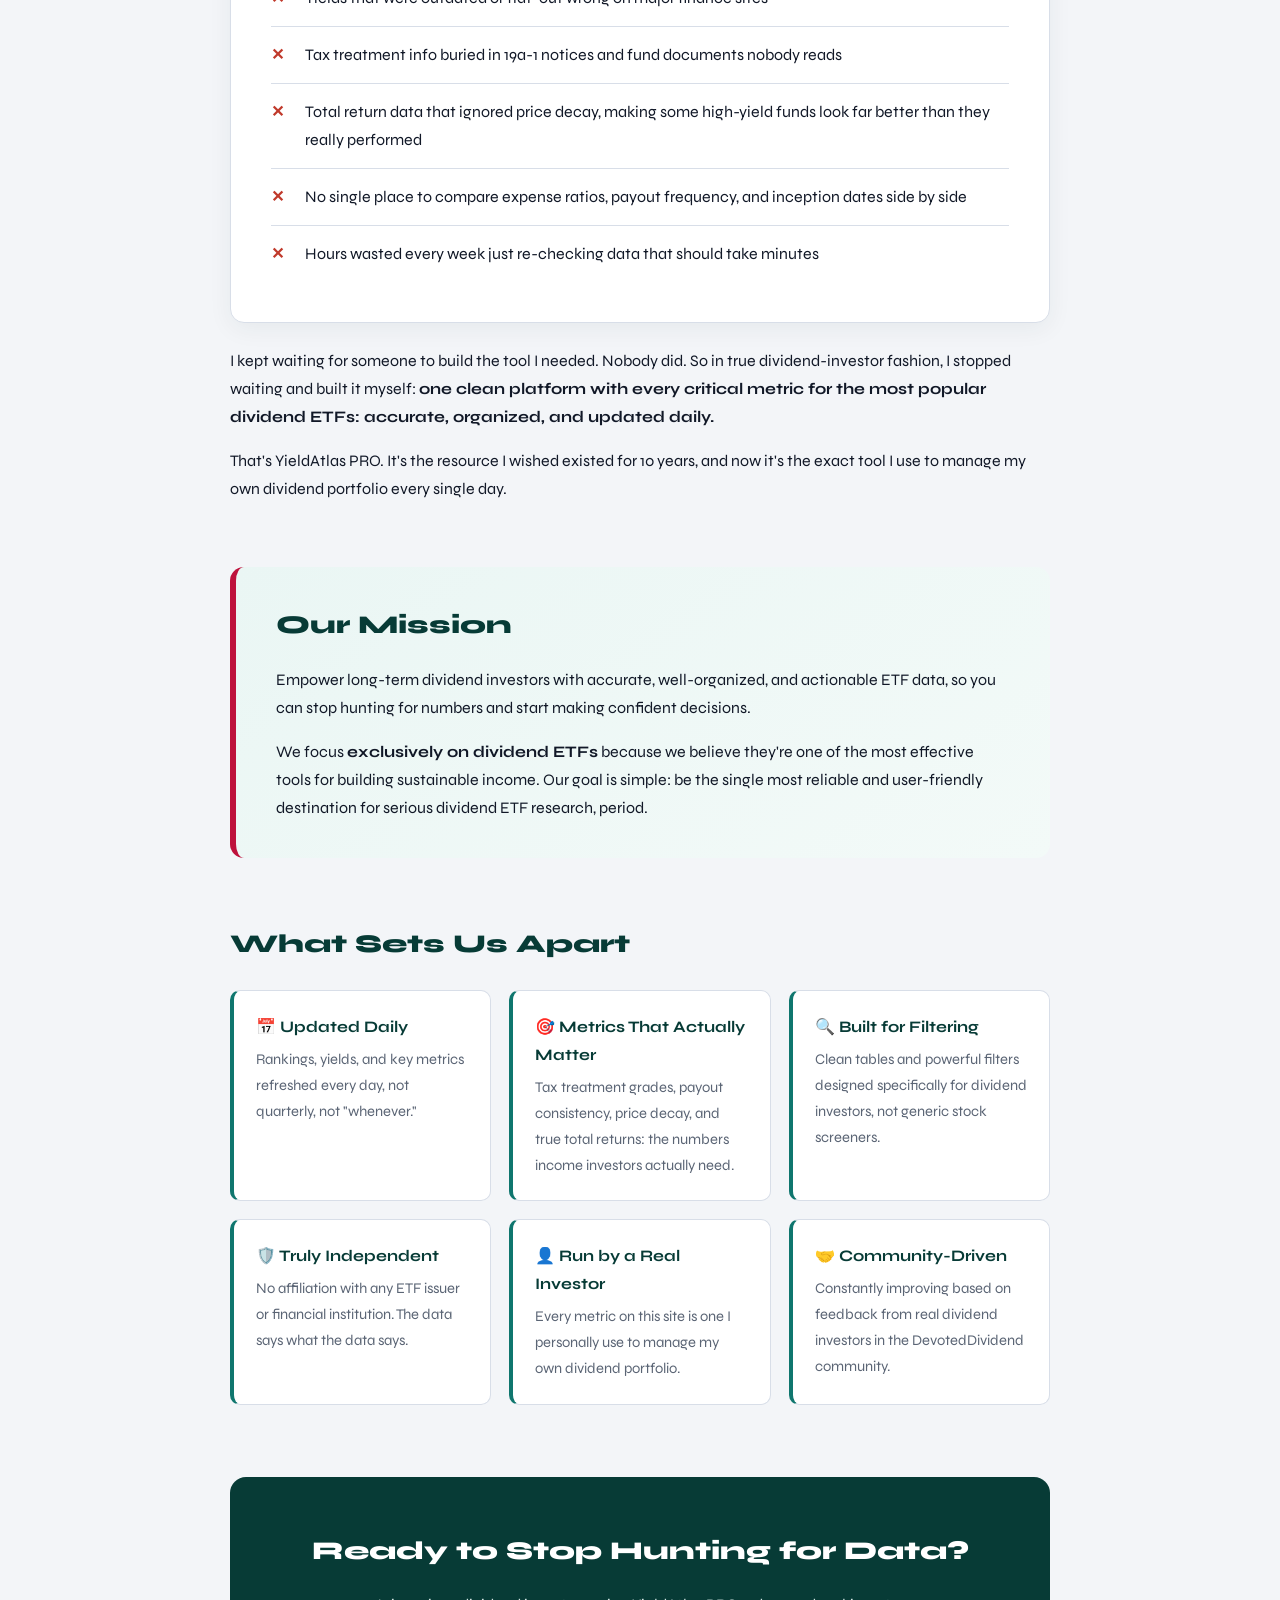
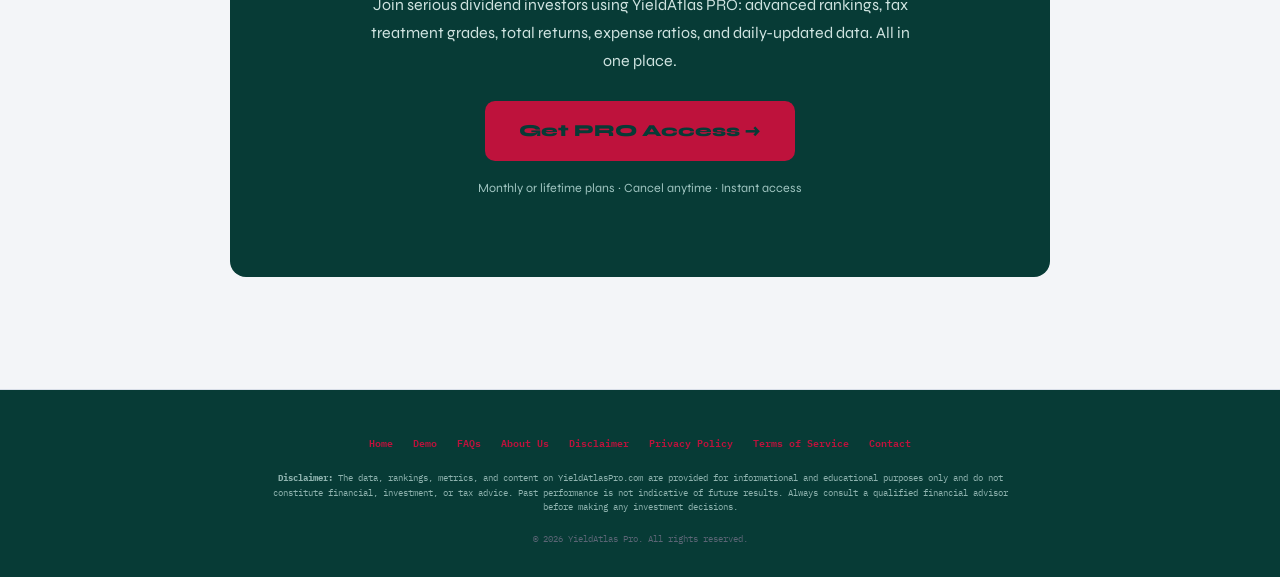
==== commit 732ad4df: "Switch to shared light theme (no dark mode). Cool off-white canvas, dark ink, deepened accents for C" ====
--- a/about.html
+++ b/about.html
@@ -22,27 +22,27 @@
     <style>
 /* mrvn ETF Network — shared design system (inline per repo for GitHub Pages) */
 :root {
-  /* Canonical tokens */
-  --bg: #09090B;
-  --surface: #121214;
-  --surface-2: #161618;
-  --ink: #F4F4F5;
-  --muted: #A1A1AA;
-  --line: #27272A;
-  --accent: #FF3366;
-  /* Extended / legacy aliases (same values) */
+  /* Canonical tokens — light theme */
+  --bg: #F3F5F8;
+  --surface: #FFFFFF;
+  --surface-2: #EEF1F5;
+  --ink: #111827;
+  --muted: #5B6575;
+  --line: #D8DEE8;
+  --accent: #BE123C;
+  /* Extended / legacy aliases */
   --ink-muted: var(--muted);
-  --ink-faint: #71717A;
+  --ink-faint: #8B95A5;
   --paper: var(--bg);
   --paper-2: var(--surface);
-  --line-strong: #3F3F46;
-  --header: #000000;
-  --header-ink: #FAFAFA;
-  --accent-soft: rgba(255, 51, 102, 0.14);
-  --accent-hover: #FF668C;
-  --on-accent: #000000;
-  --danger: #FF4D6A;
-  --pos: #FF3366;
+  --line-strong: #B8C0CE;
+  --header: #FFFFFF;
+  --header-ink: #111827;
+  --accent-soft: rgba(190, 18, 60, 0.10);
+  --accent-hover: #9F1239;
+  --on-accent: #FFFFFF;
+  --danger: #DC2626;
+  --pos: #BE123C;
   --shell: 94%;
   --shell-max: 1320px;
   --radius: 0;
@@ -50,18 +50,18 @@
   --font-display: "Syne", system-ui, sans-serif;
   --font-mono: "IBM Plex Mono", ui-monospace, monospace;
   /* aliases for legacy site CSS */
-  --brand: var(--header);
-  --brand-dark: #000000;
-  --brand-mid: var(--surface);
-  --brand-lite: #1A1A1E;
+  --brand: var(--header-ink);
+  --brand-dark: #111827;
+  --brand-mid: var(--surface-2);
+  --brand-lite: #F8FAFC;
   --gold: var(--accent);
   --gold2: var(--accent-hover);
-  --navy: var(--header);
+  --navy: var(--header-ink);
   --primary: var(--accent);
   --green: var(--accent);
   --purple: var(--accent);
   --purple-bright: var(--accent-hover);
-  --purple-deep: var(--header);
+  --purple-deep: var(--header-ink);
   --bg-primary: var(--bg);
   --bg-secondary: var(--surface);
   --bg-panel: var(--surface);
@@ -97,7 +97,7 @@
 a { color: var(--accent); }
 a:hover { color: var(--accent-hover); }
 
-/* Wordmark header */
+/* Wordmark header — light */
 .nx-header, header.nx-header, body > header:not(.nx-skip) {
   width: 100%;
   background: var(--header);
@@ -123,7 +123,7 @@
   font-weight: 500;
   letter-spacing: 0.16em;
   text-transform: uppercase;
-  color: rgba(250, 250, 250, 0.55);
+  color: var(--muted);
   margin-top: 0.45rem;
 }
 .logo-link { text-decoration: none; display: inline-block; }
@@ -139,7 +139,7 @@
   align-items: center;
   gap: 0.35rem;
   padding: 0.45rem 0.85rem;
-  border: 1px solid rgba(255,255,255,0.28);
+  border: 1px solid var(--line-strong);
   border-radius: var(--radius);
   color: var(--header-ink);
   background: transparent;
@@ -378,8 +378,8 @@
   overflow: hidden;
 }
 #etfTable th, table th, thead th {
-  background: #000 !important;
-  color: var(--accent) !important;
+  background: var(--header-ink) !important;
+  color: #FFFFFF !important;
   font-family: var(--font-mono);
   font-weight: 700;
   font-size: 0.68rem;
@@ -774,144 +774,155 @@
         }
     
 
-/* Force dark network chrome */
+
+/* Force light network chrome */
 :root {
-  --bg: #09090B !important;
-  --surface: #121214 !important;
-  --ink: #F4F4F5 !important;
-  --muted: #A1A1AA !important;
-  --line: #27272A !important;
-  --accent: #FF3366 !important;
-  --paper: #09090B !important;
-  --paper-2: #121214 !important;
-  --ink-muted: #A1A1AA !important;
-  --text-primary: #F4F4F5 !important;
-  --text-secondary: #A1A1AA !important;
-  --bg-primary: #09090B !important;
-  --bg-secondary: #121214 !important;
-  --gold: #FF3366 !important;
+  --bg: #F3F5F8 !important;
+  --surface: #FFFFFF !important;
+  --surface-2: #EEF1F5 !important;
+  --ink: #111827 !important;
+  --muted: #5B6575 !important;
+  --line: #D8DEE8 !important;
+  --accent: #BE123C !important;
+  --paper: #F3F5F8 !important;
+  --paper-2: #FFFFFF !important;
+  --ink-muted: #5B6575 !important;
+  --ink-faint: #8B95A5 !important;
+  --header: #FFFFFF !important;
+  --header-ink: #111827 !important;
+  --text-primary: #111827 !important;
+  --text-secondary: #5B6575 !important;
+  --bg-primary: #F3F5F8 !important;
+  --bg-secondary: #FFFFFF !important;
+  --gold: #BE123C !important;
   --gold2: var(--accent-hover) !important;
-  --green: #FF3366 !important;
-  --primary: #FF3366 !important;
-  --navy: #000000 !important;
-  --brand: #000000 !important;
-  --light: #121214 !important;
+  --green: #BE123C !important;
+  --primary: #BE123C !important;
+  --navy: #111827 !important;
+  --brand: #111827 !important;
+  --light: #FFFFFF !important;
+  --on-accent: #FFFFFF !important;
 }
 body {
-  background: var(--bg) !important;
-  color: var(--ink) !important;
+  background: #F3F5F8 !important;
+  color: #111827 !important;
 }
 header, .nx-header {
-  background: var(--header) !important;
-  color: var(--header-ink) !important;
-  border-bottom: 2px solid #FF3366 !important;
-}
-.logo, .nx-logo, .logo-text { color: var(--header-ink) !important; }
-.logo span, .nx-logo span { color: #FF3366 !important; }
-.logo-sub, .nx-tagline { color: rgba(250,250,250,0.55) !important; }
-.header-link, .nx-nav a { color: var(--header-ink) !important; }
+  background: #FFFFFF !important;
+  color: #111827 !important;
+  border-bottom: 2px solid #BE123C !important;
+}
+.logo, .nx-logo, .logo-text { color: #111827 !important; }
+.logo span, .nx-logo span { color: #BE123C !important; }
+.logo-sub, .nx-tagline { color: #5B6575 !important; }
+.header-link, .nx-nav a {
+  color: #111827 !important;
+  border-color: #B8C0CE !important;
+  background: transparent !important;
+}
 .header-link:hover, .nx-nav a:hover {
-  background: #FF3366 !important;
-  color: #000 !important;
-  border-color: #FF3366 !important;
+  background: #BE123C !important;
+  color: #FFFFFF !important;
+  border-color: #BE123C !important;
 }
 .hero, .nx-hero, main > .hero, section.hero, .main-h1 {
-  background: var(--bg) !important;
-  color: var(--ink) !important;
+  background: #F3F5F8 !important;
+  color: #111827 !important;
 }
 .hero h1, .nx-hero h1, section.hero h1, h1 {
-  color: var(--ink) !important;
+  color: #111827 !important;
 }
 .hero-desc, .nx-support, .intro-text, .disclaimer, .col-name, .chip-label,
 .site-network-label, .table-meta, .footer, footer {
-  color: var(--muted) !important;
+  color: #5B6575 !important;
 }
 .site-network-bar {
-  background: var(--surface) !important;
-  border-bottom: 1px solid var(--line) !important;
+  background: #FFFFFF !important;
+  border-bottom: 1px solid #D8DEE8 !important;
 }
 .site-pill {
   background: transparent !important;
-  color: var(--ink) !important;
-  border: 1px solid var(--line-strong) !important;
+  color: #111827 !important;
+  border: 1px solid #B8C0CE !important;
   border-radius: 0 !important;
 }
 .site-pill:hover {
-  background: var(--accent-soft) !important;
-  color: #FF3366 !important;
-  border-color: #FF3366 !important;
+  background: rgba(0,0,0,0.04) !important;
+  color: #BE123C !important;
+  border-color: #BE123C !important;
 }
 .site-pill.current {
-  background: #FF3366 !important;
-  color: #000 !important;
-  border-color: #FF3366 !important;
+  background: #BE123C !important;
+  color: #FFFFFF !important;
+  border-color: #BE123C !important;
 }
 .chip {
-  background: var(--surface) !important;
-  color: var(--ink) !important;
-  border-color: #FF3366 !important;
+  background: #FFFFFF !important;
+  color: #111827 !important;
+  border-color: #BE123C !important;
 }
 .chip:hover, .chip.active {
-  background: #FF3366 !important;
-  color: #000 !important;
+  background: #BE123C !important;
+  color: #FFFFFF !important;
 }
 #filters input, #filters select, #searchInput, #searchFilter, #etfSearch,
 input[type="text"], input[type="search"], select, textarea {
-  background: var(--surface) !important;
-  color: var(--ink) !important;
-  border-color: var(--line-strong) !important;
+  background: #FFFFFF !important;
+  color: #111827 !important;
+  border-color: #B8C0CE !important;
 }
 #filters input::placeholder, input::placeholder {
-  color: var(--ink-faint) !important;
+  color: #8B95A5 !important;
 }
 #etfTable, table.etf-table, .peer-table, #holdings-table, table.ret, table.hublist {
-  background: var(--surface) !important;
-  border-color: var(--line) !important;
-  color: var(--ink) !important;
+  background: #FFFFFF !important;
+  border-color: #D8DEE8 !important;
+  color: #111827 !important;
 }
 #etfTable th, table th, thead th {
-  background: #000 !important;
-  color: #FF3366 !important;
-  border-bottom-color: #FF3366 !important;
+  background: #111827 !important;
+  color: #FFFFFF !important;
+  border-bottom-color: #BE123C !important;
 }
 #etfTable td, table td {
-  color: var(--ink) !important;
-  border-bottom-color: var(--line) !important;
+  color: #111827 !important;
+  border-bottom-color: #D8DEE8 !important;
 }
 #etfTable tbody tr:nth-child(even), table tbody tr:nth-child(even),
 tr:nth-child(even) {
-  background: #161618 !important;
+  background: #EEF1F5 !important;
 }
 #etfTable tbody tr:hover, table tbody tr:hover, tr:hover {
-  background: var(--accent-soft) !important;
+  background: rgba(0,0,0,0.03) !important;
 }
 .symbol, .symbol a, .symbol a:visited, .col-ticker, .col-ticker a,
 .yield, .decay, td:before, .tracker-link {
-  color: #FF3366 !important;
+  color: #BE123C !important;
 }
 .footer a, footer a, a.tracker-link {
-  color: #FF3366 !important;
+  color: #BE123C !important;
 }
 .stat, .faq, .rel, .info-card, .card, .panel {
-  background: var(--surface) !important;
-  color: var(--ink) !important;
-  border-color: var(--line) !important;
-}
-.vote-count, #voteMsg { color: #FF3366 !important; }
+  background: #FFFFFF !important;
+  color: #111827 !important;
+  border-color: #D8DEE8 !important;
+}
+.vote-count, #voteMsg { color: #BE123C !important; }
 .back-to-top {
   background: transparent !important;
-  color: #FF3366 !important;
-  border: 1px solid #FF3366 !important;
+  color: #BE123C !important;
+  border: 1px solid #BE123C !important;
 }
 .back-to-top:hover {
-  background: #FF3366 !important;
-  color: #000 !important;
+  background: #BE123C !important;
+  color: #FFFFFF !important;
 }
 .watchlist-btn, .header-pro-btn, #resetFilters, #resetBtn {
-  background: #FF3366 !important;
-  color: #000 !important;
-  border-color: #FF3366 !important;
-}
+  background: #BE123C !important;
+  color: #FFFFFF !important;
+  border-color: #BE123C !important;
+}
+
 </style>
 </head>
 <body>
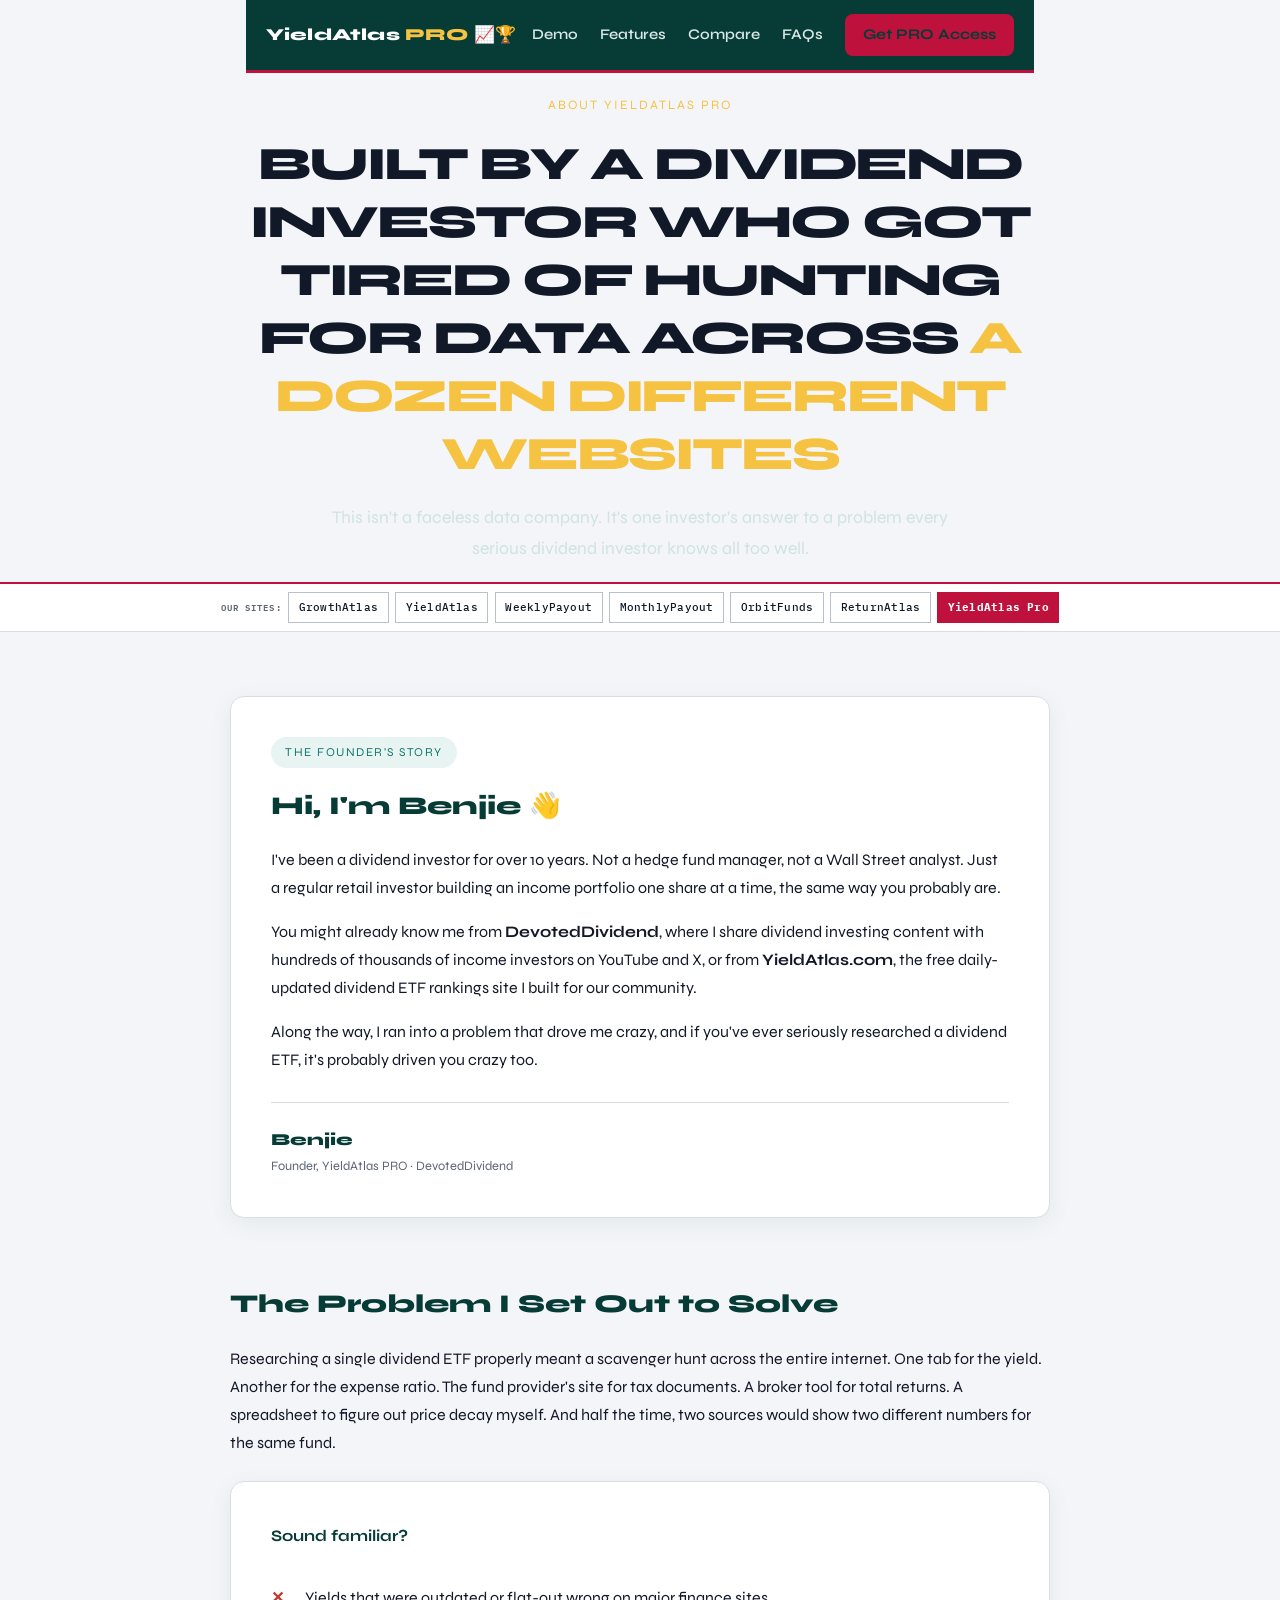
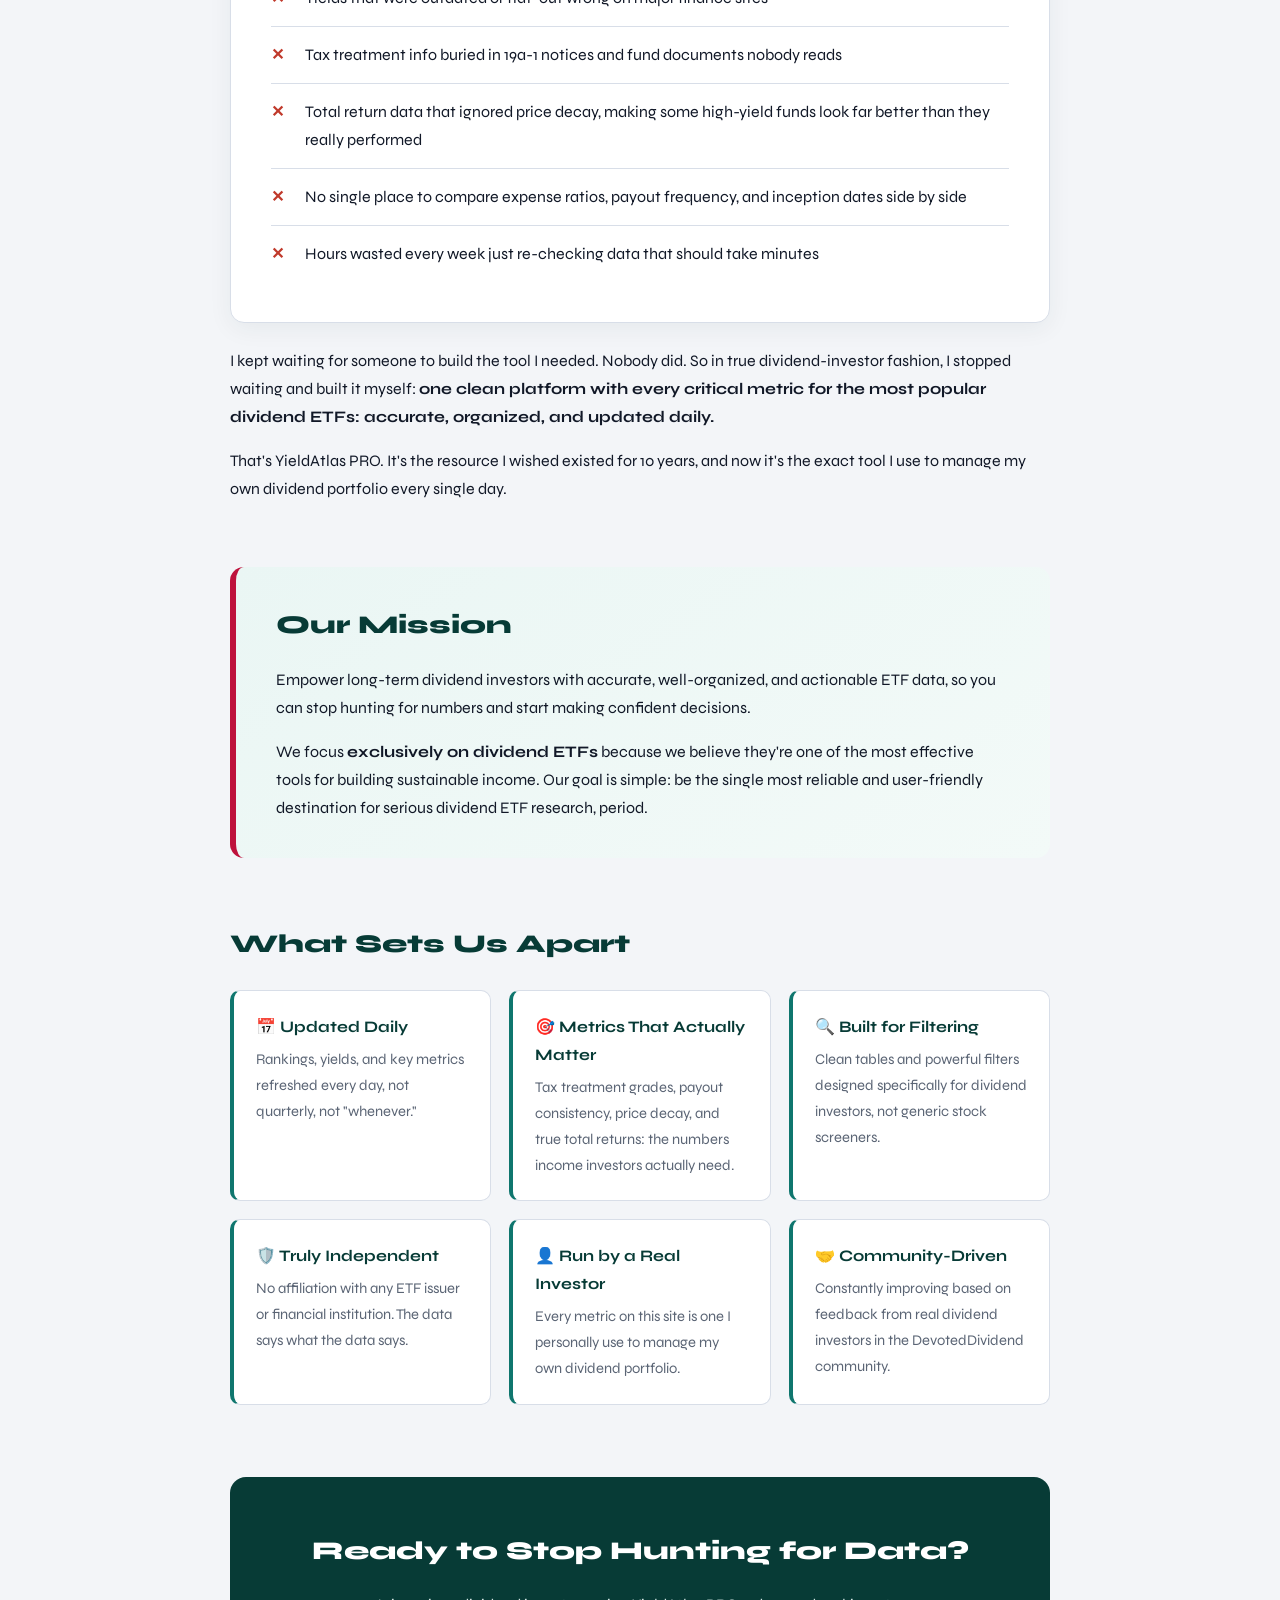
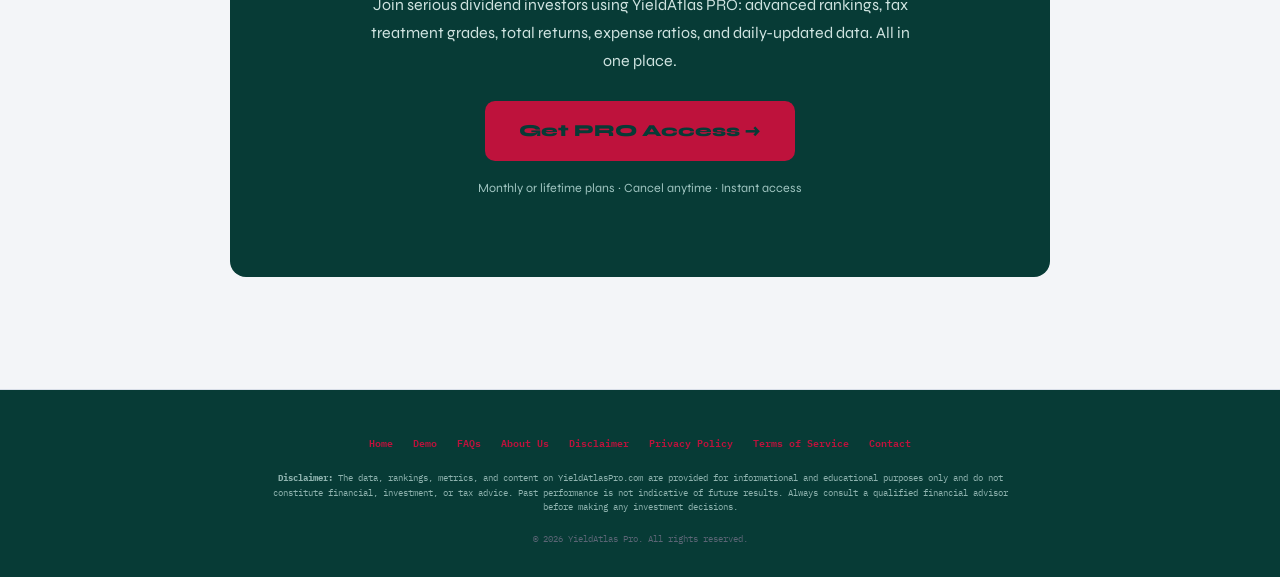
==== commit 88ebde1f: "Fix contrast, vary per-site chrome, replace mock ads, drop devoted/DividendStack. Dark ink on light " ====
--- a/about.html
+++ b/about.html
@@ -924,6 +924,7 @@
 }
 
 </style>
+<link rel="stylesheet" href="/yield-atlas-pro/network.css">
 </head>
 <body>
 
@@ -958,8 +959,7 @@
       <a href="https://marvinsmx.github.io/orbit-funds/" class="site-pill" title="Space & aerospace ETFs">OrbitFunds</a>
       <a href="https://marvinsmx.github.io/return-atlas/" class="site-pill" title="ETF total returns">ReturnAtlas</a>
       <a href="https://marvinsmx.github.io/yield-atlas-pro/" class="site-pill current" title="Premium dividend tools">YieldAtlas Pro</a>
-      <a href="https://marvinsmx.github.io/devoted-dividend/" class="site-pill" title="Dividend portfolio tracker">DevotedDividend</a>
-      <a href="https://dividendstack.com/" class="site-pill" title="Dividend tools directory">DividendStack</a>
+
     </div>
   </div>
 
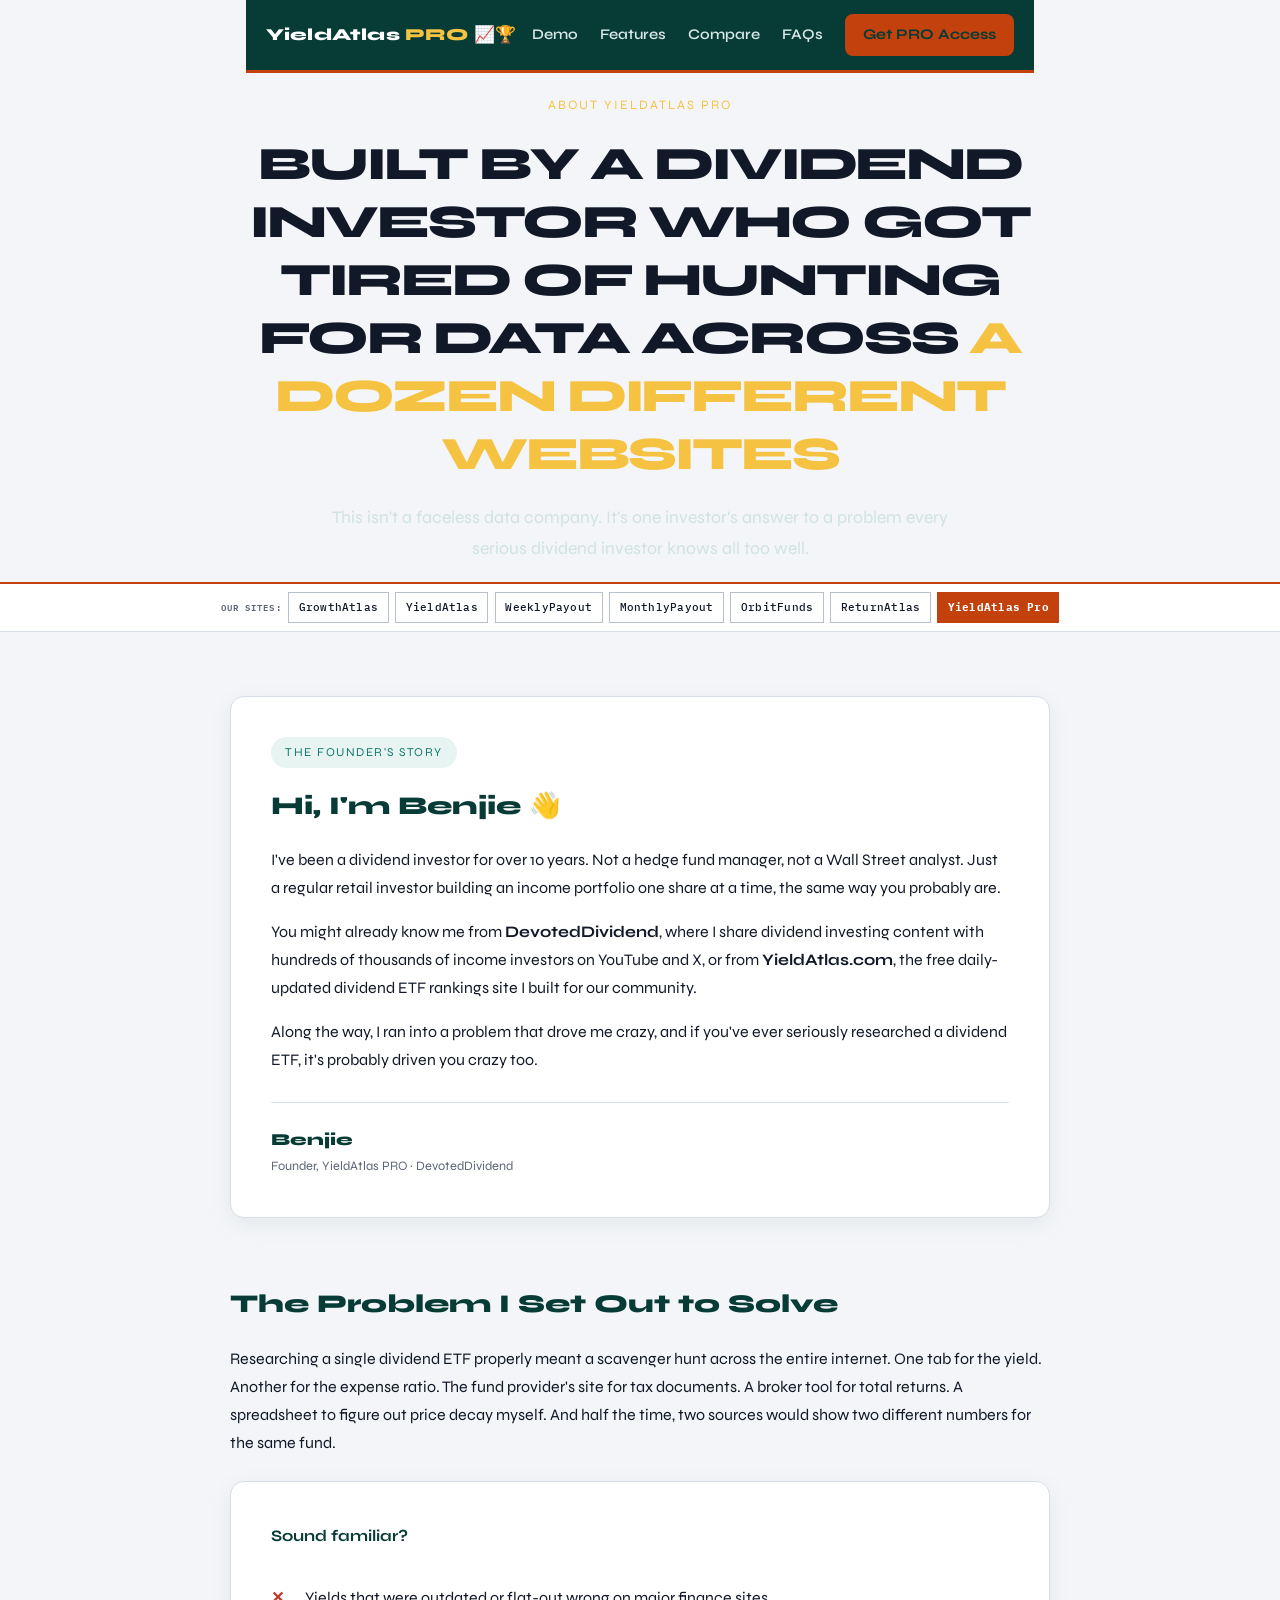
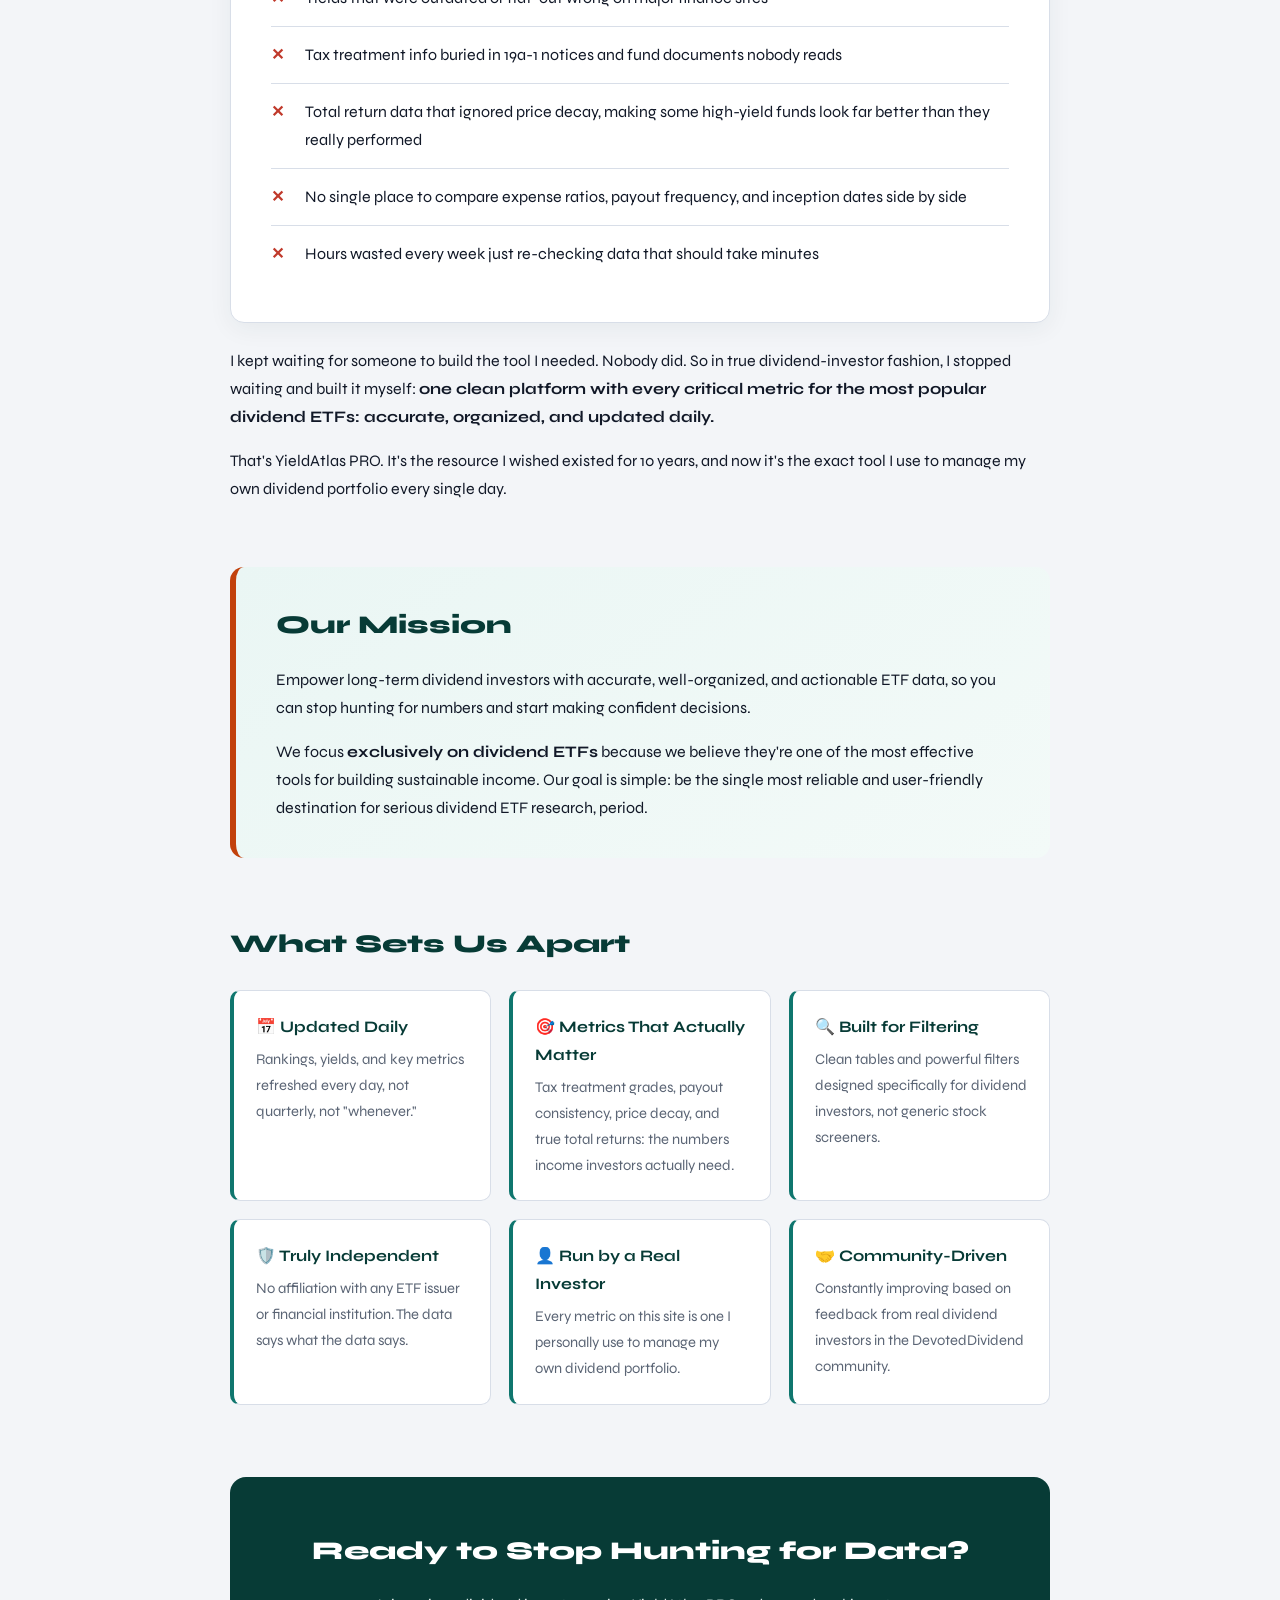
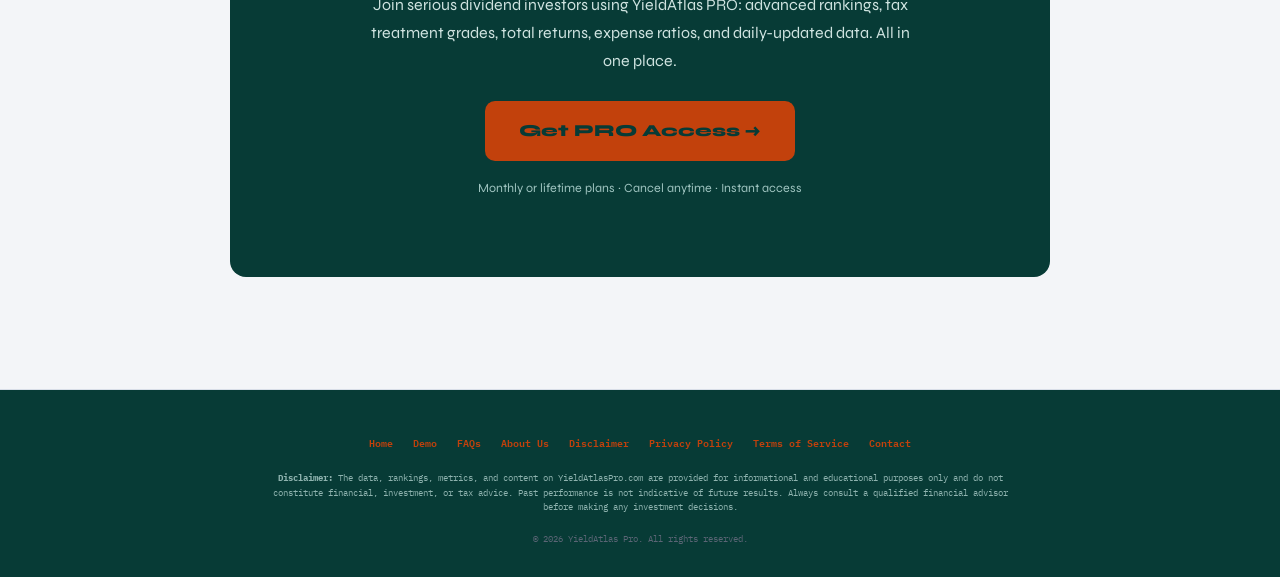
==== commit d9663cd6: "Match YieldAtlas copper/teal chrome and content shell. Drop wine/champagne PRO theme and full-bleed " ====
--- a/about.html
+++ b/about.html
@@ -29,7 +29,7 @@
   --ink: #111827;
   --muted: #5B6575;
   --line: #D8DEE8;
-  --accent: #BE123C;
+  --accent: #C2410C;
   /* Extended / legacy aliases */
   --ink-muted: var(--muted);
   --ink-faint: #8B95A5;
@@ -38,11 +38,11 @@
   --line-strong: #B8C0CE;
   --header: #FFFFFF;
   --header-ink: #111827;
-  --accent-soft: rgba(190, 18, 60, 0.10);
-  --accent-hover: #9F1239;
+  --accent-soft: rgba(194, 65, 12, 0.10);
+  --accent-hover: #EA580C;
   --on-accent: #FFFFFF;
   --danger: #DC2626;
-  --pos: #BE123C;
+  --pos: #C2410C;
   --shell: 94%;
   --shell-max: 1320px;
   --radius: 0;
@@ -783,7 +783,7 @@
   --ink: #111827 !important;
   --muted: #5B6575 !important;
   --line: #D8DEE8 !important;
-  --accent: #BE123C !important;
+  --accent: #C2410C !important;
   --paper: #F3F5F8 !important;
   --paper-2: #FFFFFF !important;
   --ink-muted: #5B6575 !important;
@@ -794,10 +794,10 @@
   --text-secondary: #5B6575 !important;
   --bg-primary: #F3F5F8 !important;
   --bg-secondary: #FFFFFF !important;
-  --gold: #BE123C !important;
+  --gold: #C2410C !important;
   --gold2: var(--accent-hover) !important;
-  --green: #BE123C !important;
-  --primary: #BE123C !important;
+  --green: #C2410C !important;
+  --primary: #C2410C !important;
   --navy: #111827 !important;
   --brand: #111827 !important;
   --light: #FFFFFF !important;
@@ -810,10 +810,10 @@
 header, .nx-header {
   background: #FFFFFF !important;
   color: #111827 !important;
-  border-bottom: 2px solid #BE123C !important;
+  border-bottom: 2px solid #C2410C !important;
 }
 .logo, .nx-logo, .logo-text { color: #111827 !important; }
-.logo span, .nx-logo span { color: #BE123C !important; }
+.logo span, .nx-logo span { color: #C2410C !important; }
 .logo-sub, .nx-tagline { color: #5B6575 !important; }
 .header-link, .nx-nav a {
   color: #111827 !important;
@@ -821,9 +821,9 @@
   background: transparent !important;
 }
 .header-link:hover, .nx-nav a:hover {
-  background: #BE123C !important;
+  background: #C2410C !important;
   color: #FFFFFF !important;
-  border-color: #BE123C !important;
+  border-color: #C2410C !important;
 }
 .hero, .nx-hero, main > .hero, section.hero, .main-h1 {
   background: #F3F5F8 !important;
@@ -848,21 +848,21 @@
 }
 .site-pill:hover {
   background: rgba(0,0,0,0.04) !important;
-  color: #BE123C !important;
-  border-color: #BE123C !important;
+  color: #C2410C !important;
+  border-color: #C2410C !important;
 }
 .site-pill.current {
-  background: #BE123C !important;
+  background: #C2410C !important;
   color: #FFFFFF !important;
-  border-color: #BE123C !important;
+  border-color: #C2410C !important;
 }
 .chip {
   background: #FFFFFF !important;
   color: #111827 !important;
-  border-color: #BE123C !important;
+  border-color: #C2410C !important;
 }
 .chip:hover, .chip.active {
-  background: #BE123C !important;
+  background: #C2410C !important;
   color: #FFFFFF !important;
 }
 #filters input, #filters select, #searchInput, #searchFilter, #etfSearch,
@@ -882,7 +882,7 @@
 #etfTable th, table th, thead th {
   background: #111827 !important;
   color: #FFFFFF !important;
-  border-bottom-color: #BE123C !important;
+  border-bottom-color: #C2410C !important;
 }
 #etfTable td, table td {
   color: #111827 !important;
@@ -897,30 +897,30 @@
 }
 .symbol, .symbol a, .symbol a:visited, .col-ticker, .col-ticker a,
 .yield, .decay, td:before, .tracker-link {
-  color: #BE123C !important;
+  color: #C2410C !important;
 }
 .footer a, footer a, a.tracker-link {
-  color: #BE123C !important;
+  color: #C2410C !important;
 }
 .stat, .faq, .rel, .info-card, .card, .panel {
   background: #FFFFFF !important;
   color: #111827 !important;
   border-color: #D8DEE8 !important;
 }
-.vote-count, #voteMsg { color: #BE123C !important; }
+.vote-count, #voteMsg { color: #C2410C !important; }
 .back-to-top {
   background: transparent !important;
-  color: #BE123C !important;
-  border: 1px solid #BE123C !important;
+  color: #C2410C !important;
+  border: 1px solid #C2410C !important;
 }
 .back-to-top:hover {
-  background: #BE123C !important;
+  background: #C2410C !important;
   color: #FFFFFF !important;
 }
 .watchlist-btn, .header-pro-btn, #resetFilters, #resetBtn {
-  background: #BE123C !important;
+  background: #C2410C !important;
   color: #FFFFFF !important;
-  border-color: #BE123C !important;
+  border-color: #C2410C !important;
 }
 
 </style>
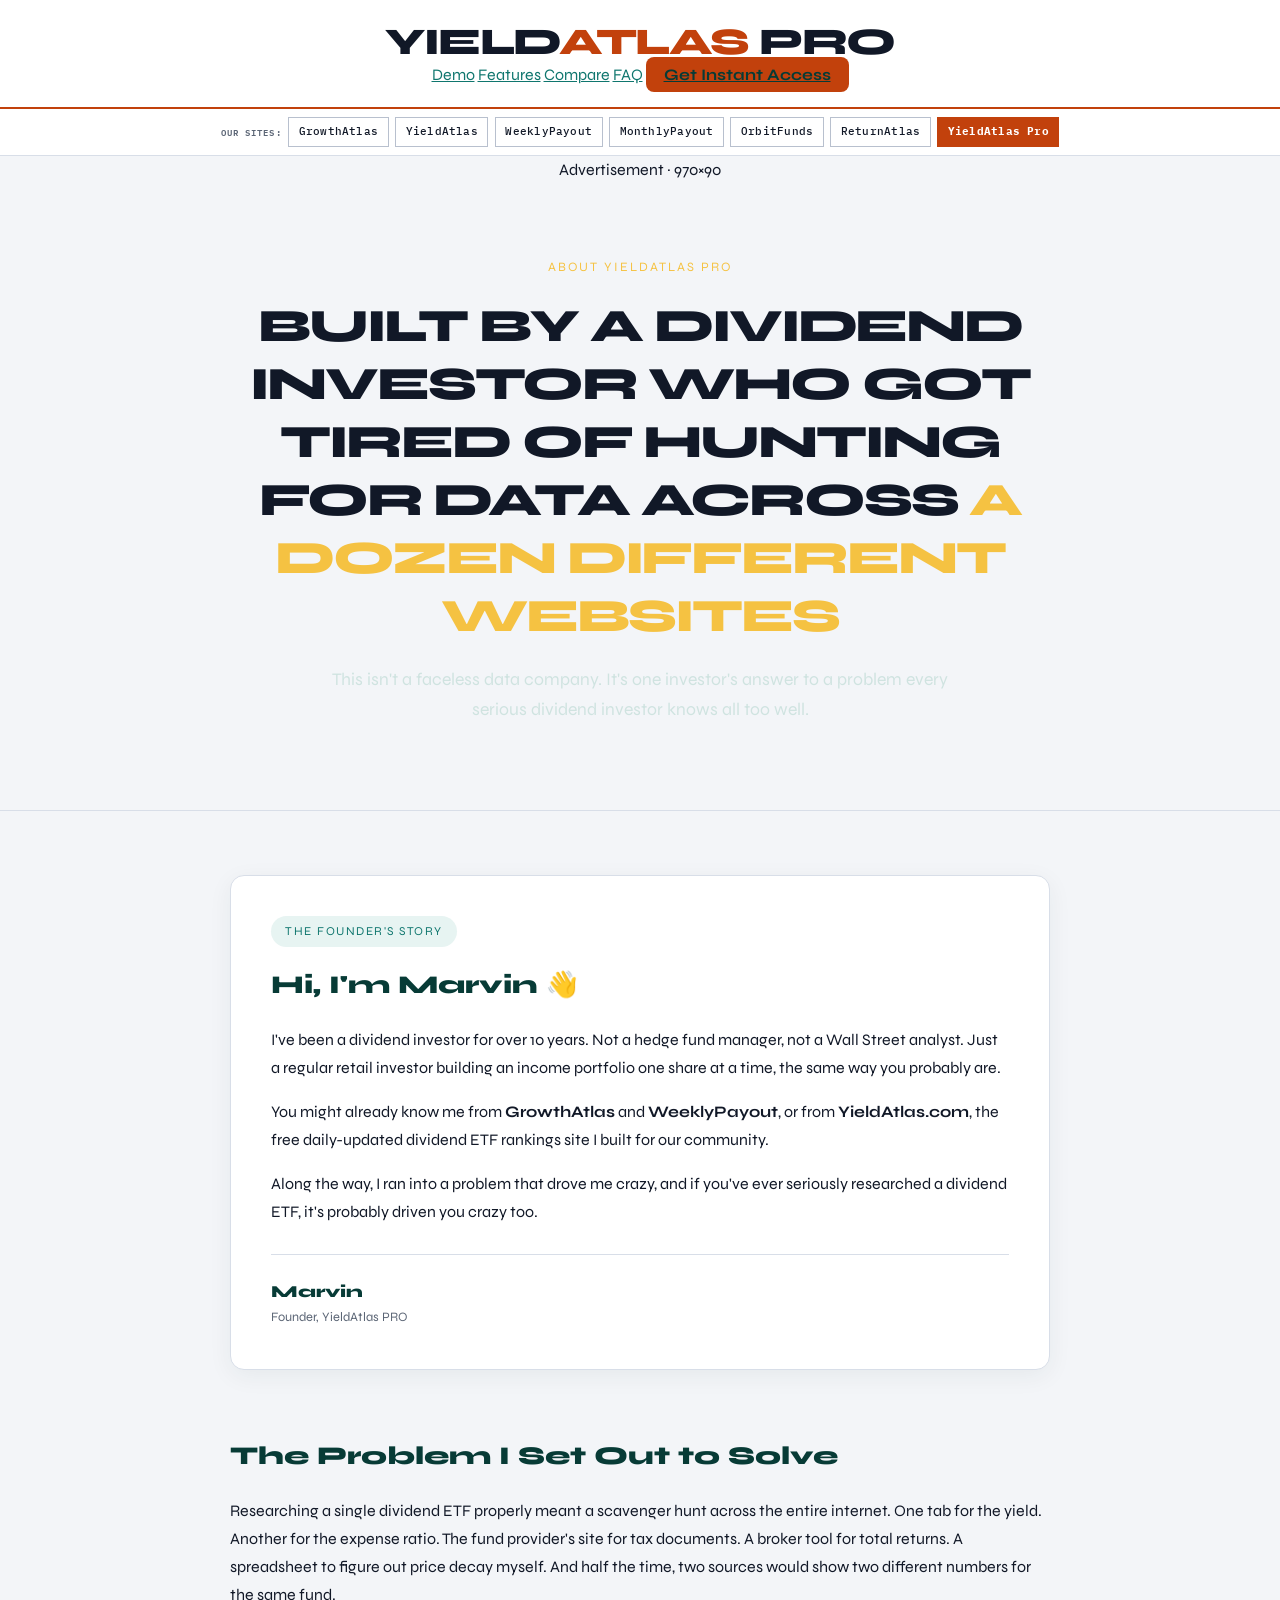
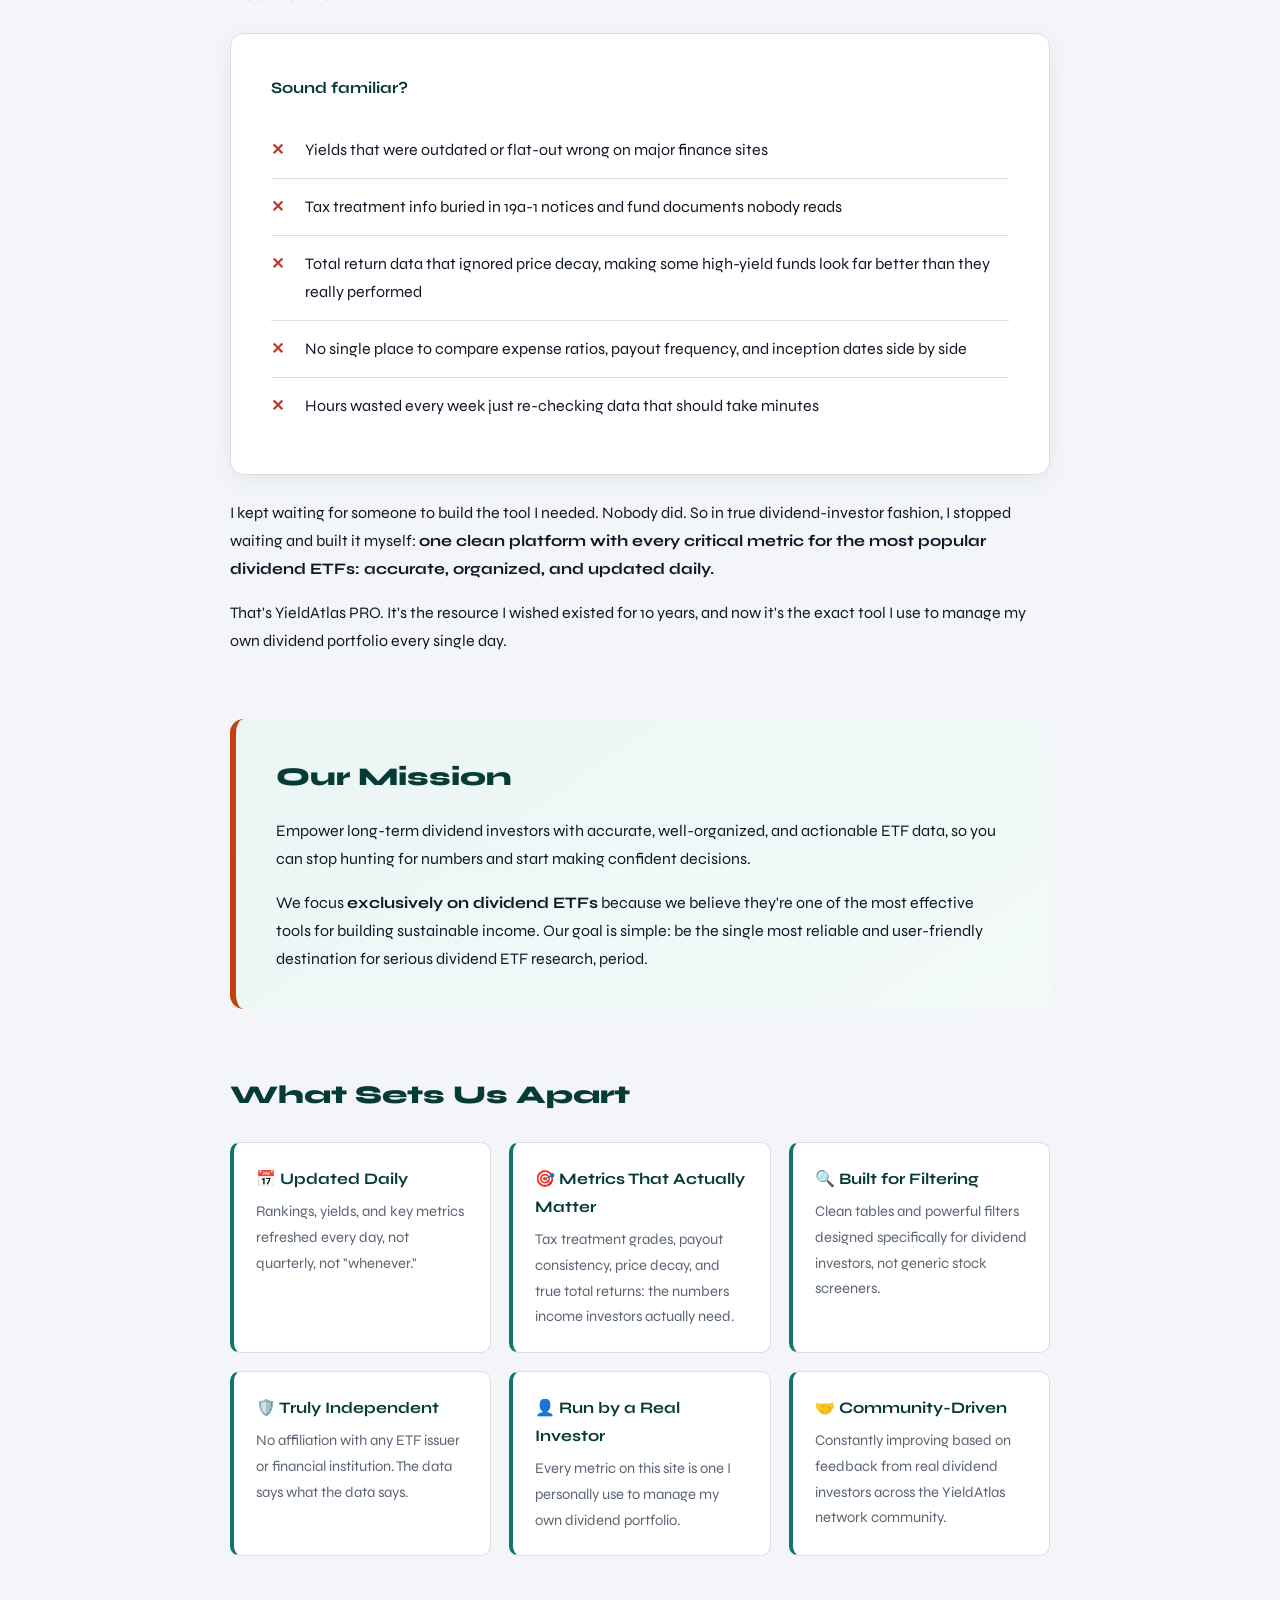
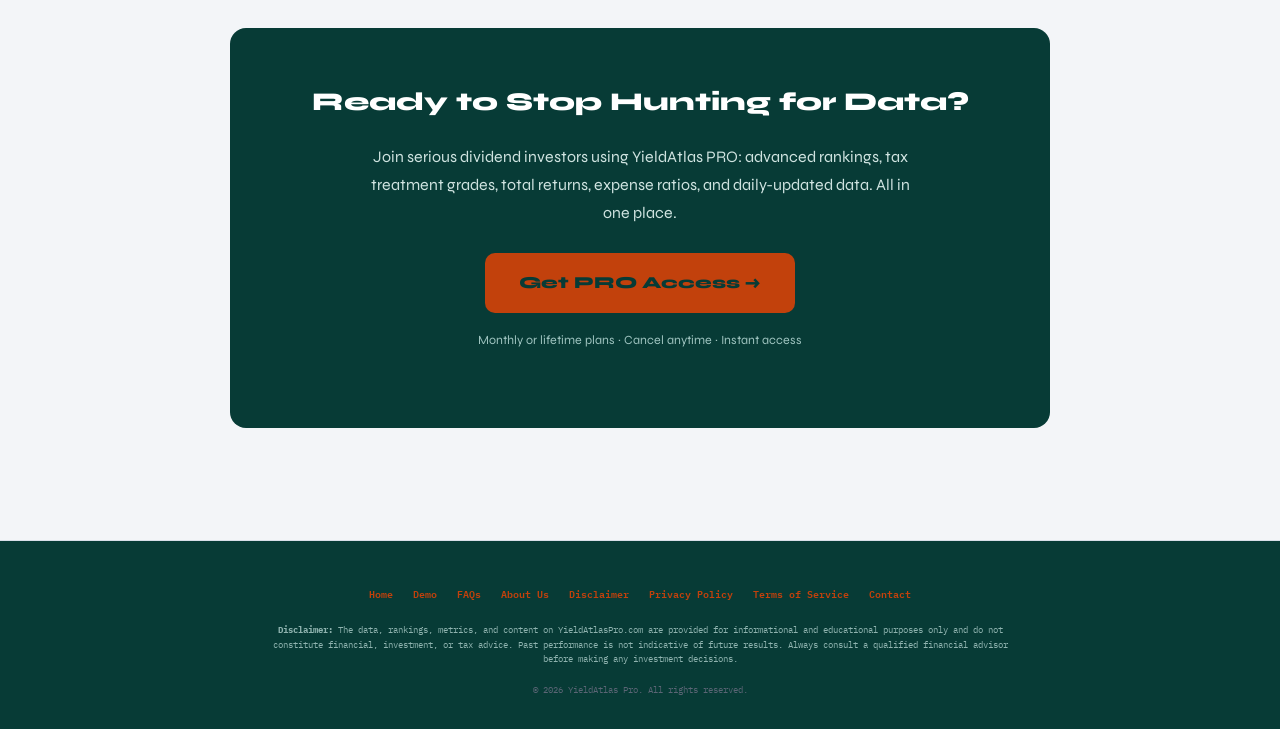
==== commit d0a032d8: "Fix chrome parity, contrast, table fit, and scrub DevotedDividend/Benjie. Align secondary pages with" ====
--- a/about.html
+++ b/about.html
@@ -928,25 +928,18 @@
 </head>
 <body>
 
-    <!-- ============ NAVIGATION ============ -->
-    <nav class="nav">
-        <div class="nav-inner">
-            <a class="brand" href="https://marvinsmx.github.io/yield-atlas-pro/">YieldAtlas <span>PRO</span> 📈🏆</a>
-            <div class="nav-links">
+    <!-- ============ HEADER (match homepage chrome) ============ -->
+    <header>
+        <div class="header-container">
+            <div class="logo">Yield<span>Atlas</span> Pro</div>
+            <nav class="header-nav">
                 <a href="https://marvinsmx.github.io/yield-atlas-pro/video-demo">Demo</a>
                 <a href="https://marvinsmx.github.io/yield-atlas-pro/#features">Features</a>
                 <a href="https://marvinsmx.github.io/yield-atlas-pro/#comparison">Compare</a>
-                <a href="https://marvinsmx.github.io/yield-atlas-pro/faq.html">FAQs</a>
-                <a class="nav-cta" href="https://marvinsmx.github.io/yield-atlas-pro/#pricing">Get PRO Access</a>
-            </div>
+                <a href="https://marvinsmx.github.io/yield-atlas-pro/faq.html">FAQ</a>
+                <a href="https://marvinsmx.github.io/yield-atlas-pro/#pricing" class="nav-cta">Get Instant Access</a>
+            </nav>
         </div>
-    </nav>
-
-    <!-- ============ HERO ============ -->
-    <header class="hero">
-        <div class="eyebrow">About YieldAtlas PRO</div>
-        <h1>Built by a dividend investor who got tired of hunting for data across <em>a dozen different websites</em></h1>
-        <p>This isn't a faceless data company. It's one investor's answer to a problem every serious dividend investor knows all too well.</p>
     </header>
 
   <div class="site-network-bar">
@@ -959,9 +952,17 @@
       <a href="https://marvinsmx.github.io/orbit-funds/" class="site-pill" title="Space & aerospace ETFs">OrbitFunds</a>
       <a href="https://marvinsmx.github.io/return-atlas/" class="site-pill" title="ETF total returns">ReturnAtlas</a>
       <a href="https://marvinsmx.github.io/yield-atlas-pro/" class="site-pill current" title="Premium dividend tools">YieldAtlas Pro</a>
-
     </div>
   </div>
+
+<div class="ad-slot leaderboard" aria-label="Advertisement">Advertisement · 970×90</div>
+
+    <!-- ============ HERO ============ -->
+    <div class="hero">
+        <div class="eyebrow">About YieldAtlas PRO</div>
+        <h1>Built by a dividend investor who got tired of hunting for data across <em>a dozen different websites</em></h1>
+        <p>This isn't a faceless data company. It's one investor's answer to a problem every serious dividend investor knows all too well.</p>
+    </div>
 
     <main class="wrap">
 
@@ -969,23 +970,22 @@
         <section>
             <div class="card">
                 <span class="founder-tag">The Founder's Story</span>
-                <h2>Hi, I'm Benjie 👋</h2>
+                <h2>Hi, I'm Marvin 👋</h2>
                 <p>
                     I've been a dividend investor for over 10 years. Not a hedge fund manager, not a Wall Street analyst. Just a regular
                     retail investor building an income portfolio one share at a time, the same way you probably are.
                 </p>
                 <p>
-                    You might already know me from <strong>DevotedDividend</strong>, where I share dividend investing content with
-                    hundreds of thousands of income investors on YouTube and X, or from <strong>YieldAtlas.com</strong>,
-                    the free daily-updated dividend ETF rankings site I built for our community.
+                    You might already know me from <strong>GrowthAtlas</strong> and <strong>WeeklyPayout</strong>, or from
+                    <strong>YieldAtlas.com</strong>, the free daily-updated dividend ETF rankings site I built for our community.
                 </p>
                 <p>
                     Along the way, I ran into a problem that drove me crazy, and if you've ever seriously researched a dividend ETF,
                     it's probably driven you crazy too.
                 </p>
                 <div class="signature">
-                    <div class="name">Benjie</div>
-                    <div class="role">Founder, YieldAtlas PRO · DevotedDividend</div>
+                    <div class="name">Marvin</div>
+                    <div class="role">Founder, YieldAtlas PRO</div>
                 </div>
             </div>
         </section>
@@ -1062,7 +1062,7 @@
                 </div>
                 <div class="feature">
                     <h3>🤝 Community-Driven</h3>
-                    <p>Constantly improving based on feedback from real dividend investors in the DevotedDividend community.</p>
+                    <p>Constantly improving based on feedback from real dividend investors across the YieldAtlas network community.</p>
                 </div>
             </div>
         </section>
